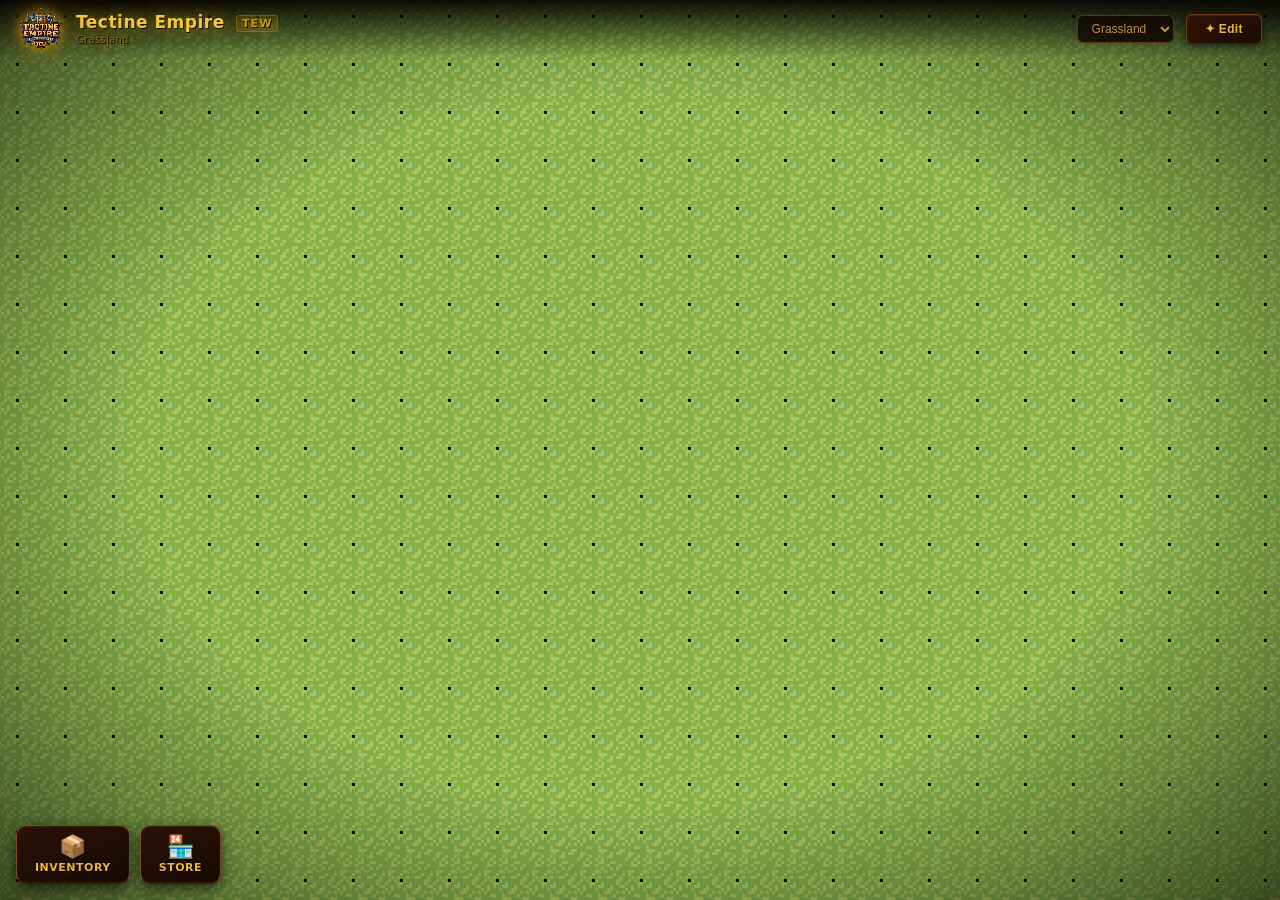
==== index.html @ ab1c28c1 "phaser  web video game RPG" ====
<!DOCTYPE html>
<html lang="en">
<head>
  <meta charset="UTF-8">
  <meta name="viewport" content="width=device-width, initial-scale=1.0">
  <title>Tectine Empire</title>
  <link rel="icon" type="image/png" href="Assets/Logo.png">
  <link rel="stylesheet" href="src/style.css">
</head>
<body>

  <canvas id="world"></canvas>
  <div id="vignette"></div>

  <!-- Top HUD -->
  <div id="hud-top">
    <img src="Assets/Logo.png" class="hud-logo" alt="TEW">
    <div class="empire-name">
      Tectine Empire <span class="empire-abbr">TEW</span>
      <small id="biome-label">Grassland</small>
    </div>
    <div class="hud-space"></div>
    <select id="biome-sel" class="biome-sel">
      <option value="normal">Grassland</option>
      <option value="snow">Snow</option>
    </select>
    <button id="btn-edit" class="hud-btn">✦ Edit</button>
    <button id="btn-done" class="hud-btn done" style="display:none">✔ Done</button>
  </div>

  <!-- Edit panel -->
  <div id="edit-panel">

    <!-- How-to tips bar -->
    <div id="edit-help">
      <span class="help-tip">🖱 <b>Click</b> to place</span>
      <span class="help-sep">·</span>
      <span class="help-tip">✋ <b>Drag</b> placed item to move</span>
      <span class="help-sep">·</span>
      <span class="help-tip">✕ <b>Drag off-map</b> to delete</span>
      <span class="help-sep">·</span>
      <span class="help-tip">🗑 <b>Double-click</b> placed item to remove</span>
      <span class="help-sep">·</span>
      <span class="help-tip">⚓ Ship units need Water tiles</span>
    </div>

    <!-- Scrollable tile grid -->
    <div id="tile-strip"></div>

    <!-- Hover info bar -->
    <div id="strip-info"></div>

    <!-- Category tabs -->
    <div id="cat-bar">
      <button class="cat active" data-cat="objects">Objects</button>
      <button class="cat"        data-cat="units">Units</button>
      <div class="cat-space"></div>
    </div>
  </div>

  <!-- Bottom action buttons (hidden in edit mode) -->
  <div id="bottom-actions">
    <button class="action-btn" id="btn-inventory">
      <span class="action-icon">📦</span>
      <span class="action-label">Inventory</span>
    </button>
    <button class="action-btn" id="btn-store">
      <span class="action-icon">🏪</span>
      <span class="action-label">Store</span>
    </button>
  </div>

  <!-- Selected tile preview -->
  <div id="sel-preview">
    <canvas id="prev-cvs" width="58" height="58"></canvas>
    <span id="prev-name">Nothing selected</span>
  </div>

  <!-- Floating map tooltip (hover over placed unit/object) -->
  <div id="map-tooltip"></div>

  <!-- Biome loading overlay -->
  <div id="loading-overlay">
    <div class="loading-inner">
      <div class="loading-spinner"></div>
      <div class="loading-text">Loading…</div>
    </div>
  </div>

  <!-- Entity info panel (right side — shown on click in any mode) -->
  <div id="entity-panel" class="entity-panel">
    <div class="ep-preview-wrap">
      <canvas id="ep-canvas" width="96" height="96"></canvas>
    </div>
    <div id="ep-name" class="ep-name">—</div>
    <div id="ep-type" class="ep-type">—</div>
    <div id="ep-level" class="ep-level"></div>
    <button id="ep-upgrade" class="ep-upgrade-btn" style="display:none">⬆ Upgrade</button>
    <div class="ep-stats-placeholder">— stats coming soon —</div>
  </div>

  <script type="module" src="src/main.js"></script>
</body>
</html>
---- src/style.css ----
/* ── Reset ─────────────────────────────────────────────────────────── */
*, *::before, *::after { margin:0; padding:0; box-sizing:border-box; }

body {
  background: #0a0500;
  overflow: hidden;
  font-family: 'Segoe UI', system-ui, sans-serif;
  user-select: none;
}

/* ── Game canvas ────────────────────────────────────────────────────── */
#world {
  position: fixed;
  inset: 0;
  display: block;
  cursor: grab;
}

/* ── Cinematic vignette ─────────────────────────────────────────────── */
#vignette {
  position: fixed;
  inset: 0;
  pointer-events: none;
  background: radial-gradient(ellipse at center,
    transparent 55%,
    rgba(0,0,0,.28) 78%,
    rgba(0,0,0,.60) 100%
  );
  z-index: 10;
}

/* ── Top HUD ────────────────────────────────────────────────────────── */
#hud-top {
  position: fixed;
  top: 0; left: 0; right: 0;
  height: 58px;
  display: flex;
  align-items: center;
  padding: 0 18px;
  gap: 12px;
  background: linear-gradient(to bottom, rgba(4,2,0,.92) 0%, transparent 100%);
  pointer-events: none;
  z-index: 20;
}
#hud-top > * { pointer-events: auto; }

.hud-logo {
  height: 46px;
  width: auto;
  image-rendering: pixelated;
  flex-shrink: 0;
  filter: drop-shadow(0 0 6px rgba(240,180,0,.7)) drop-shadow(0 0 14px rgba(200,120,0,.45));
}

.empire-name {
  font-size: 17px;
  font-weight: 800;
  color: #f0c840;
  text-shadow: 0 0 16px rgba(240,180,0,.65), 1px 1px 0 #000;
  letter-spacing: .5px;
  line-height: 1.2;
}
.empire-abbr {
  font-size: 11px;
  font-weight: 700;
  color: #c8980a;
  background: rgba(240,180,0,.12);
  border: 1px solid rgba(240,180,0,.25);
  border-radius: 3px;
  padding: 1px 5px;
  margin-left: 5px;
  letter-spacing: 1px;
  vertical-align: middle;
}
.empire-name small {
  display: block;
  font-size: 10px;
  font-weight: 400;
  color: #8a6820;
  margin-top: 1px;
  letter-spacing: .3px;
}

.hud-space { flex: 1; }

select.biome-sel {
  background: rgba(15,8,0,.85);
  color: #c09040;
  border: 1px solid #5a3610;
  padding: 5px 10px;
  border-radius: 6px;
  font-size: 12px;
  cursor: pointer;
  outline: none;
}
select.biome-sel:focus { border-color: #c08030; }

/* ── HUD buttons ────────────────────────────────────────────────────── */
.hud-btn {
  background: linear-gradient(135deg, #2e1406, #1c0a02);
  color: #e8b840;
  border: 1px solid #6a3e10;
  border-bottom-color: #3a1e06;
  padding: 7px 18px;
  border-radius: 6px;
  font-size: 12px;
  font-weight: 700;
  cursor: pointer;
  letter-spacing: .4px;
  text-shadow: 0 1px 0 #000;
  box-shadow: 0 2px 6px rgba(0,0,0,.5), inset 0 1px 0 rgba(255,200,0,.1);
  transition: all .12s;
}
.hud-btn:hover {
  border-color: #c08030;
  color: #ffe060;
  box-shadow: 0 0 12px rgba(200,120,0,.35), 0 2px 6px rgba(0,0,0,.5);
}
.hud-btn.done {
  background: linear-gradient(135deg, #0e3a08, #071e04);
  border-color: #3a8020;
  color: #70d050;
}
.hud-btn.done:hover { box-shadow: 0 0 12px rgba(60,160,0,.35); }

/* ── Edit panel ─────────────────────────────────────────────────────── */
#edit-panel {
  position: fixed;
  bottom: 0; left: 0; right: 0;
  z-index: 20;
  display: none;
  flex-direction: column;
  background: linear-gradient(to top, rgba(5,2,0,.98), rgba(10,5,0,.92));
  border-top: 1px solid #6a4010;
  box-shadow: 0 -8px 32px rgba(0,0,0,.80);
}
#edit-panel.open { display: flex; }

/* ── On-map hover tooltip ───────────────────────────────────────────── */
#map-tooltip {
  position: fixed;
  display: none;
  pointer-events: none;
  z-index: 30;
  background: rgba(6,3,0,.92);
  border: 1px solid #7a4e1a;
  border-radius: 5px;
  padding: 4px 10px;
  font-size: 12px;
  font-weight: 700;
  color: #f0c840;
  text-shadow: 0 1px 0 #000;
  white-space: nowrap;
  box-shadow: 0 3px 12px rgba(0,0,0,.65);
  letter-spacing: .3px;
}

/* ── Bottom action buttons (Inventory / Store) ──────────────────────── */
#bottom-actions {
  position: fixed;
  bottom: 16px;
  left: 16px;
  display: flex;
  gap: 10px;
  z-index: 18;
  pointer-events: auto;
}

.action-btn {
  display: flex;
  flex-direction: column;
  align-items: center;
  gap: 3px;
  background: linear-gradient(160deg, #2a1206 0%, #160902 100%);
  color: #e8b840;
  border: 1px solid #7a4e1a;
  border-bottom: 2px solid #3a1a06;
  padding: 10px 18px 8px;
  border-radius: 10px;
  font-family: inherit;
  cursor: pointer;
  text-shadow: 0 1px 0 #000;
  box-shadow: 0 4px 14px rgba(0,0,0,.65), inset 0 1px 0 rgba(255,200,0,.08);
  transition: all .13s ease;
  user-select: none;
  min-width: 80px;
}
.action-btn:hover {
  border-color: #c08030;
  border-bottom-color: #8a5010;
  color: #ffe060;
  box-shadow: 0 0 18px rgba(220,140,0,.30), 0 4px 14px rgba(0,0,0,.65);
  transform: translateY(-1px);
}
.action-btn:active {
  transform: translateY(1px);
  box-shadow: 0 2px 8px rgba(0,0,0,.65);
}
.action-icon {
  font-size: 22px;
  line-height: 1;
}
.action-label {
  font-size: 11px;
  font-weight: 700;
  letter-spacing: .5px;
  text-transform: uppercase;
}

/* ── Edit help tips bar ─────────────────────────────────────────────── */
#edit-help {
  display: flex;
  flex-wrap: wrap;
  align-items: center;
  gap: 4px 0;
  padding: 6px 14px 5px;
  background: rgba(30,12,0,.6);
  border-bottom: 1px solid rgba(120,70,0,.25);
  flex-shrink: 0;
}
.help-tip {
  font-size: 10.5px;
  color: #a07840;
  white-space: nowrap;
  padding: 0 6px;
}
.help-tip b { color: #d0a050; font-weight: 700; }
.help-sep {
  color: rgba(150,90,20,.4);
  font-size: 12px;
  padding: 0 2px;
}

/* ── Tile grid (wraps into multiple rows) ───────────────────────────── */
#tile-strip {
  display: flex;
  flex-wrap: wrap;
  align-content: flex-start;
  gap: 5px;
  padding: 10px 14px 4px;
  height: 200px;
  overflow-y: auto;
  overflow-x: hidden;
  scrollbar-width: thin;
  scrollbar-color: #5a3010 transparent;
}
#tile-strip::-webkit-scrollbar       { width: 5px; }
#tile-strip::-webkit-scrollbar-thumb { background: #5a3010; border-radius: 3px; }

/* Section headers inside the strip */
.strip-section-lbl {
  width: 100%;
  font-size: 9px;
  font-weight: 800;
  color: #8a5820;
  text-transform: uppercase;
  letter-spacing: 2px;
  padding: 6px 2px 2px;
  border-bottom: 1px solid rgba(140,80,0,.25);
  margin-bottom: 3px;
  flex-shrink: 0;
}
.strip-section-lbl:first-child {
  padding-top: 0;
  border-bottom: 1px solid rgba(140,80,0,.25);
}

/* Individual tile cards */
.strip-card {
  flex-shrink: 0;
  width: 58px;
  height: 58px;
  border: 2px solid #3a1e08;
  border-radius: 5px;
  cursor: pointer;
  overflow: hidden;
  transition: border-color .1s, transform .1s, box-shadow .1s;
  position: relative;
}
.strip-card:hover {
  border-color: #c08030;
  transform: scale(1.08);
  z-index: 1;
  box-shadow: 0 2px 10px rgba(0,0,0,.6);
}
.strip-card.sel {
  border-color: #f0c030;
  box-shadow: 0 0 12px rgba(240,180,0,.55);
}
.strip-card canvas {
  display: block;
  width: 100%;
  height: 100%;
  image-rendering: pixelated;
}

/* ── Strip info bar (shows hovered / selected tile name) ────────────── */
#strip-info {
  height: 22px;
  display: flex;
  align-items: center;
  padding: 0 14px;
  font-size: 11px;
  color: #b08040;
  font-style: italic;
  letter-spacing: .3px;
  border-top: 1px solid rgba(100,60,0,.18);
  min-height: 22px;
  flex-shrink: 0;
}

/* ── Category + done bar ────────────────────────────────────────────── */
#cat-bar {
  display: flex;
  align-items: center;
  gap: 8px;
  padding: 6px 14px 10px;
  border-top: 1px solid rgba(100,60,0,.25);
}
.cat {
  background: rgba(22,10,2,.8);
  color: #7a5028;
  border: 1px solid #3a1e08;
  padding: 5px 18px;
  border-radius: 5px;
  font-size: 11px;
  font-weight: 700;
  cursor: pointer;
  letter-spacing: .3px;
  transition: all .1s;
}
.cat:hover  { border-color: #8a5020; color: #c09040; }
.cat.active { background: rgba(70,35,4,.9); border-color: #c08030; color: #f0c040; }

.cat-space { flex: 1; }

/* ── Selected tile preview (top-right in edit mode) ─────────────────── */
#sel-preview {
  position: fixed;
  top: 62px;
  right: 16px;
  background: rgba(8,4,0,.94);
  border: 1px solid #6a4010;
  border-radius: 8px;
  padding: 10px;
  display: none;
  flex-direction: column;
  align-items: center;
  gap: 5px;
  z-index: 21;
  box-shadow: 0 4px 20px rgba(0,0,0,.65);
  min-width: 80px;
}
#sel-preview canvas {
  image-rendering: pixelated;
  border: 1px solid #2e1608;
  border-radius: 3px;
}
#prev-name {
  font-size: 10px;
  color: #9a6830;
  text-align: center;
  max-width: 90px;
  word-break: break-word;
  line-height: 1.3;
}

/* ── Upgrade burst overlay (CSS-animated div spawned per tile) ──────── */
@keyframes upgrade-burst {
  0%   { opacity: 1;   transform: scale(0.6);  border-width: 5px; }
  40%  { opacity: 0.9; transform: scale(1.15); border-width: 4px; }
  100% { opacity: 0;   transform: scale(2.8);  border-width: 1px; }
}
@keyframes upgrade-flash {
  0%   { opacity: 0.85; }
  60%  { opacity: 0.5;  }
  100% { opacity: 0;    }
}
.upgrade-burst {
  position: fixed;
  width: 48px;
  height: 48px;
  border: 5px solid #f5c020;
  border-radius: 50%;
  background: rgba(255, 220, 40, 0.35);
  pointer-events: none;
  z-index: 600;
  animation: upgrade-burst 0.55s cubic-bezier(.2,.8,.4,1) forwards;
}
.upgrade-burst::after {
  content: '';
  position: absolute;
  inset: -6px;
  border-radius: 50%;
  background: radial-gradient(circle, rgba(255,230,80,.6) 0%, transparent 70%);
  animation: upgrade-flash 0.55s ease-out forwards;
}

/* ── Biome loading overlay ──────────────────────────────────────────── */
#loading-overlay {
  position: fixed;
  inset: 0;
  background: rgba(5, 2, 0, 0.82);
  display: flex;
  align-items: center;
  justify-content: center;
  z-index: 400;
  pointer-events: all;
  opacity: 0;
  visibility: hidden;
  transition: opacity 0.18s ease, visibility 0.18s;
}
#loading-overlay.visible {
  opacity: 1;
  visibility: visible;
}
.loading-inner {
  display: flex;
  flex-direction: column;
  align-items: center;
  gap: 18px;
}
.loading-spinner {
  width: 42px;
  height: 42px;
  border: 3px solid rgba(240, 180, 0, 0.18);
  border-top-color: #f0c840;
  border-radius: 50%;
  animation: lspin 0.75s linear infinite;
}
@keyframes lspin {
  to { transform: rotate(360deg); }
}
.loading-text {
  color: #d0a030;
  font-size: 13px;
  font-weight: 700;
  letter-spacing: 1.5px;
  text-transform: uppercase;
  text-shadow: 0 1px 3px #000;
}

/* ── Entity info panel (right side) ────────────────────────────────── */
.entity-panel {
  position: fixed;
  right: 16px;
  top: 50%;
  transform: translateY(-50%);
  display: flex;
  flex-direction: column;
  align-items: center;
  gap: 10px;
  width: 170px;
  padding: 20px 14px 16px;
  background: rgba(6, 3, 0, 0.95);
  border: 1px solid #8a5a20;
  border-radius: 12px;
  box-shadow: 0 8px 32px rgba(0,0,0,.85);
  z-index: 200;
  pointer-events: none;
  opacity: 0;
  visibility: hidden;
  transition: opacity 0.15s ease, visibility 0.15s;
}
.entity-panel.visible {
  opacity: 1;
  visibility: visible;
}

.ep-preview-wrap {
  border: 2px solid #6a3e10;
  border-radius: 8px;
  overflow: hidden;
  background: #080400;
}
.ep-preview-wrap canvas {
  display: block;
  image-rendering: pixelated;
}

.ep-name {
  font-size: 13px;
  font-weight: 700;
  color: #f0c840;
  text-align: center;
  word-break: break-word;
  line-height: 1.35;
  text-shadow: 0 1px 2px #000;
  width: 100%;
}
.ep-type {
  font-size: 10px;
  color: #8a6030;
  letter-spacing: .4px;
  text-transform: uppercase;
}
.ep-level {
  font-size: 10px;
  font-weight: 800;
  color: #c89030;
  letter-spacing: 1px;
  text-transform: uppercase;
}
.ep-upgrade-btn {
  width: 100%;
  padding: 7px 0;
  background: linear-gradient(135deg, #1a4a08, #0e2e04);
  color: #70d050;
  border: 1px solid #3a8020;
  border-bottom: 2px solid #1e4a08;
  border-radius: 7px;
  font-size: 12px;
  font-weight: 700;
  cursor: pointer;
  letter-spacing: .4px;
  text-shadow: 0 1px 0 #000;
  transition: all .12s;
  pointer-events: auto;
}
.ep-upgrade-btn:hover {
  background: linear-gradient(135deg, #285e10, #163a08);
  border-color: #60c030;
  color: #a0f060;
  box-shadow: 0 0 14px rgba(80,200,20,.35);
}
.ep-upgrade-btn:active { transform: translateY(1px); }
.ep-stats-placeholder {
  font-size: 9px;
  color: #4a3010;
  font-style: italic;
  margin-top: 4px;
}
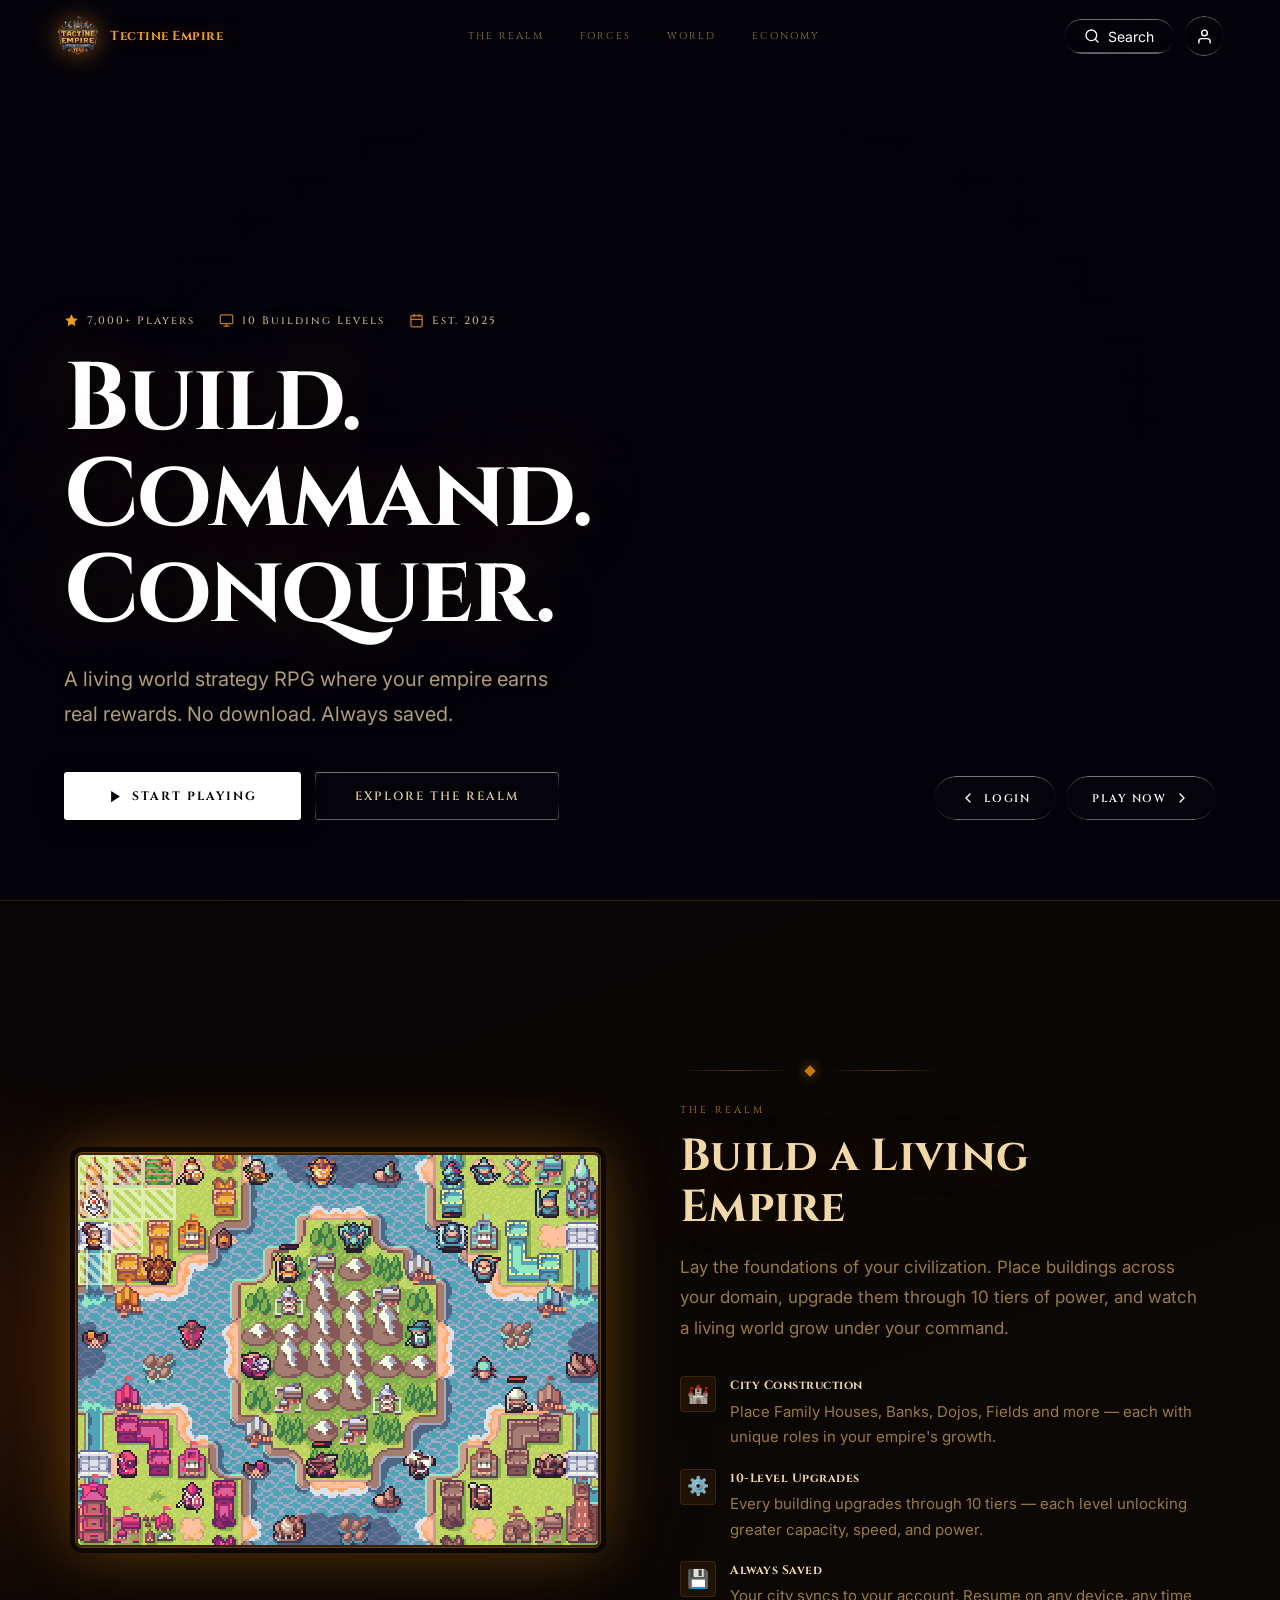
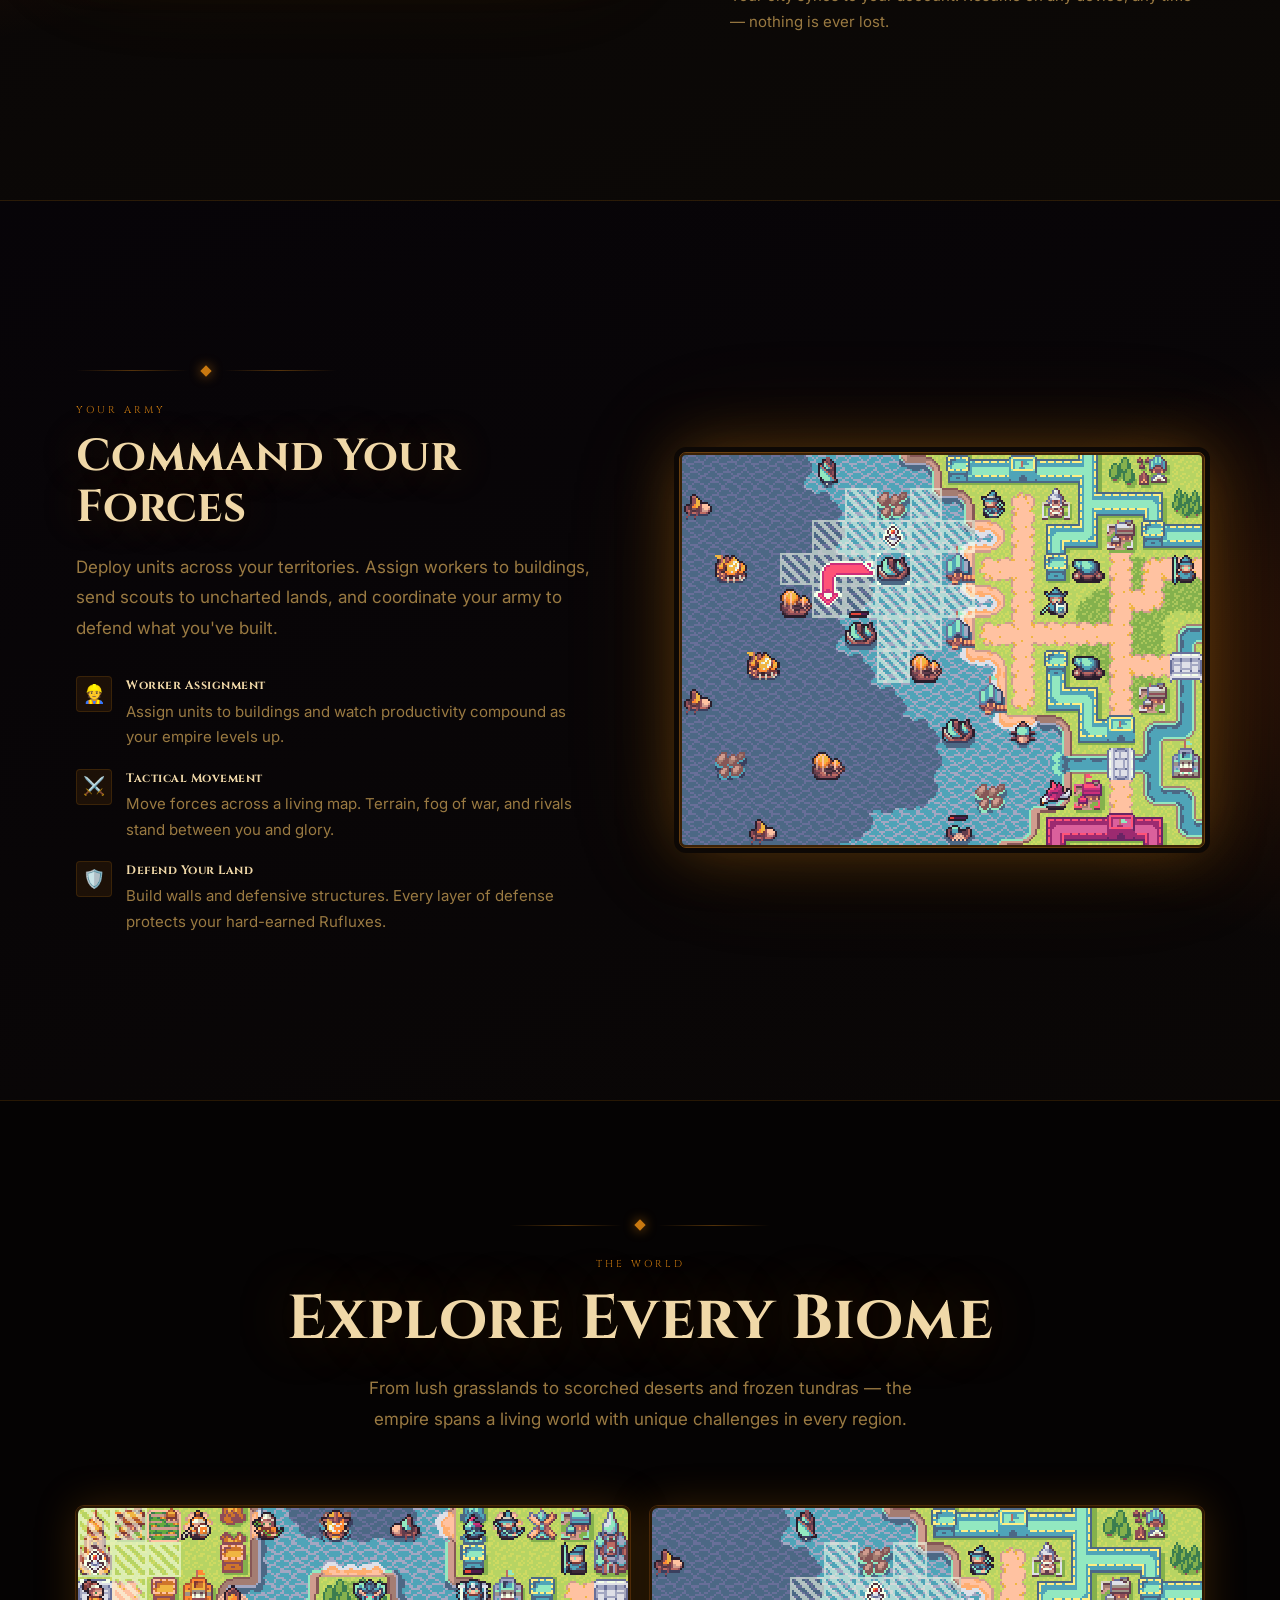
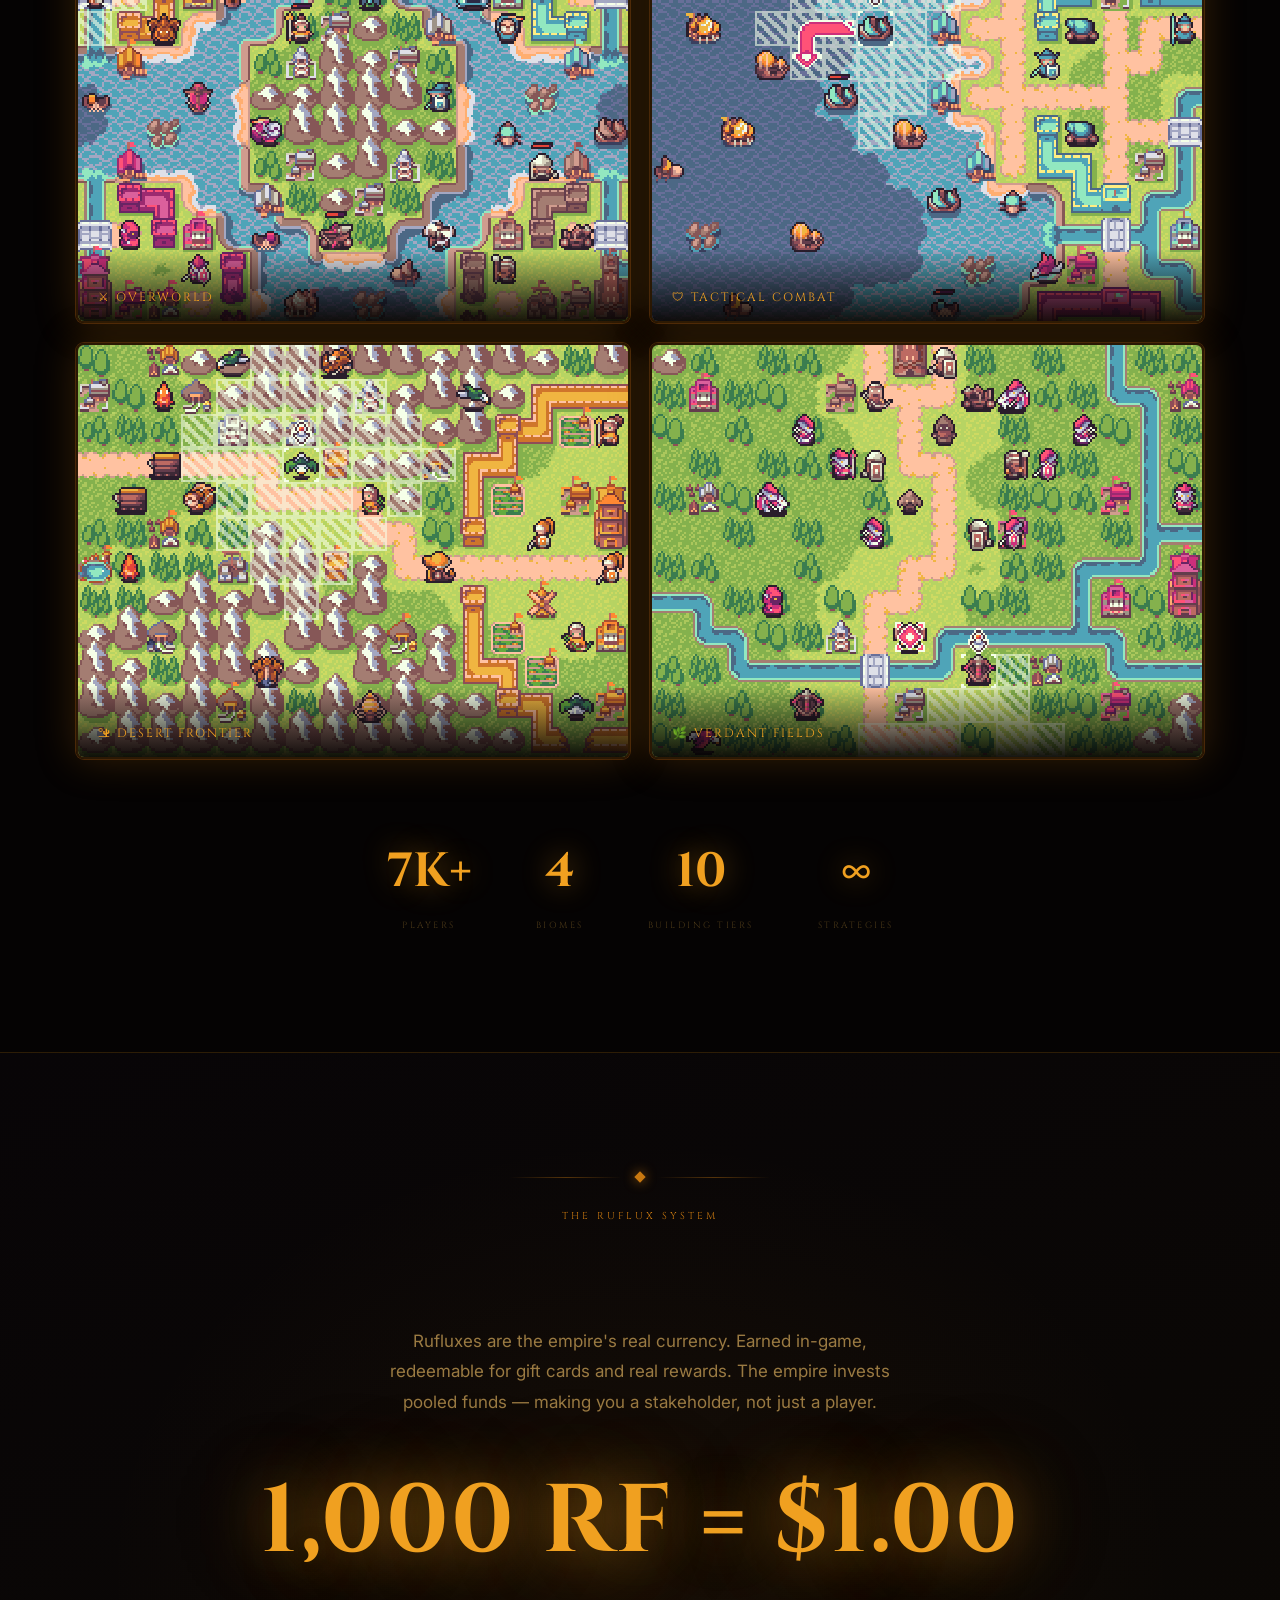
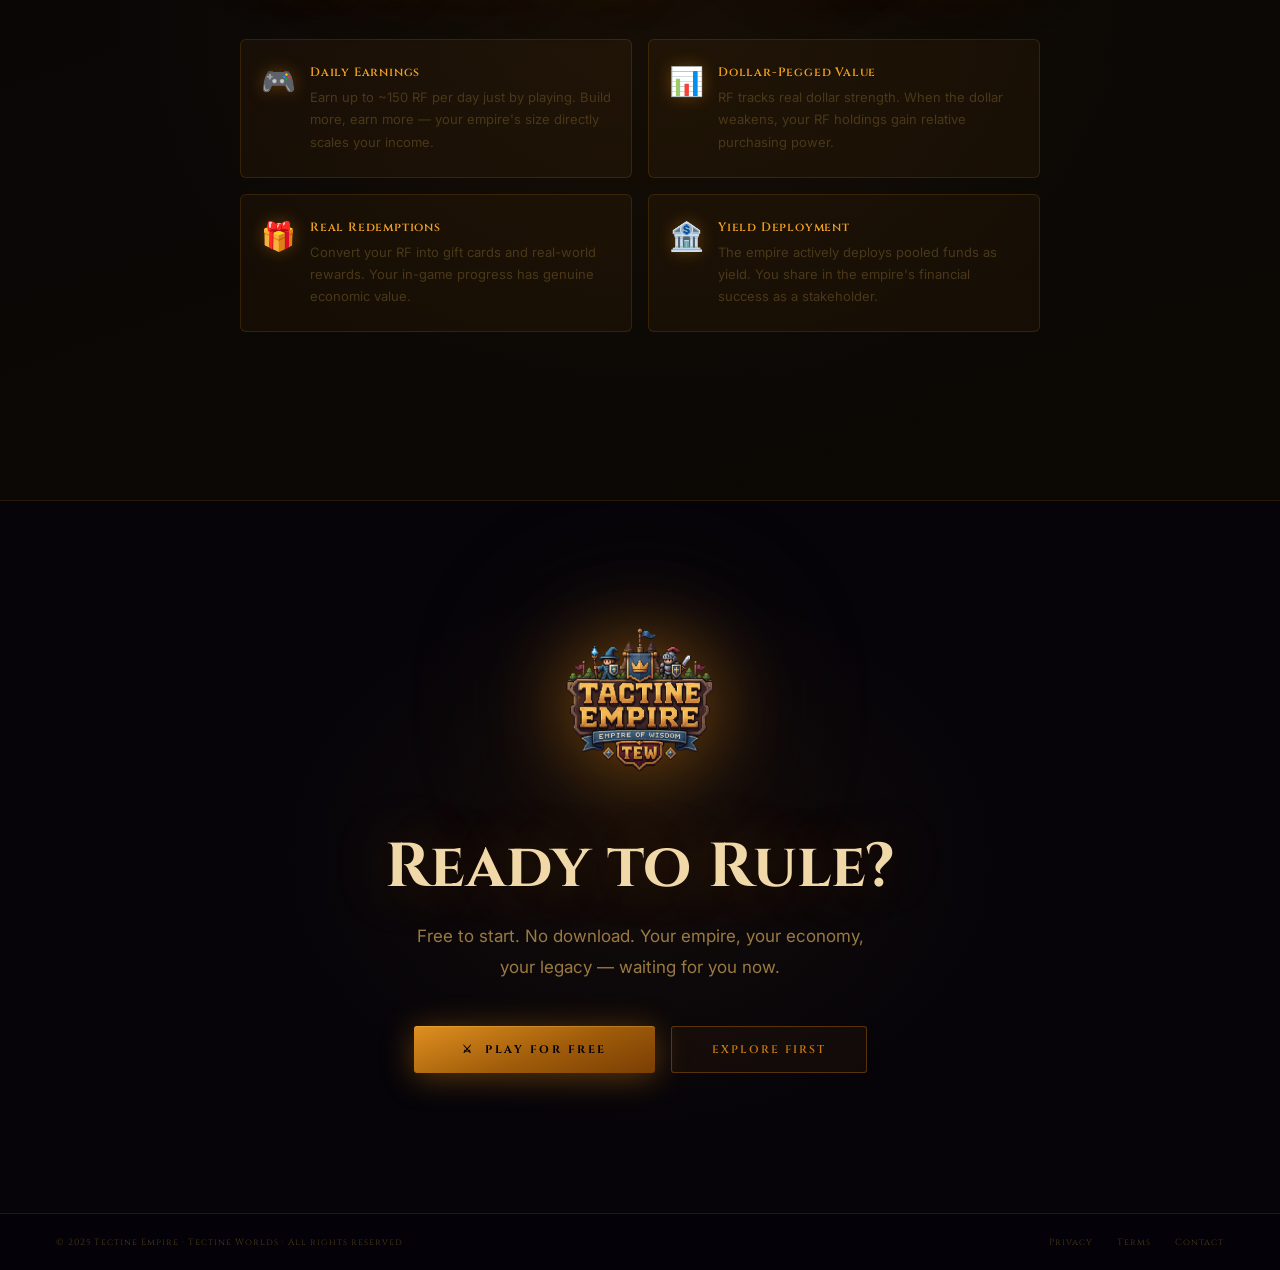
==== commit b2079665: "added logi to game like tutorial" ====
--- a/index.html
+++ b/index.html
@@ -3,102 +3,936 @@
 <head>
   <meta charset="UTF-8">
   <meta name="viewport" content="width=device-width, initial-scale=1.0">
-  <title>Tectine Empire</title>
+  <title>Tectine Empire — Build Your Legacy</title>
   <link rel="icon" type="image/png" href="Assets/Logo.png">
-  <link rel="stylesheet" href="src/style.css">
+  <link rel="preconnect" href="https://fonts.googleapis.com">
+  <link rel="preconnect" href="https://fonts.gstatic.com" crossorigin>
+  <link href="https://fonts.googleapis.com/css2?family=Cinzel:wght@400;500;600;700&family=Inter:wght@300;400;500;600&display=swap" rel="stylesheet">
+
+  <style>
+    /* ══════════════════════════════════════════════
+       TOKENS — cave / dungeon / ember palette
+    ══════════════════════════════════════════════ */
+    :root {
+      --cave:        #05030a;
+      --cave-2:      #0c0806;
+      --stone:       #1a1208;
+      --ember:       #c87810;
+      --ember-hi:    #f0a020;
+      --ember-glow:  rgba(200,120,16,.16);
+      --torch:       #d45008;
+      --parch:       #f0d8a8;
+      --parch-dim:   #9a7a42;
+      --parch-muted: #4a3818;
+      --border:      rgba(200,120,16,.18);
+      --border-h:    rgba(200,120,16,.55);
+    }
+
+    *, *::before, *::after { margin:0; padding:0; box-sizing:border-box; }
+    html { scroll-behavior:smooth; }
+
+    body {
+      background: var(--cave);
+      color: var(--parch);
+      font-family: 'Inter', sans-serif;
+      overflow-x: hidden;
+    }
+
+    /* Stone-block texture on body */
+    body::before {
+      content:'';
+      position:fixed; inset:0; z-index:-1; pointer-events:none;
+      background-image:
+        repeating-linear-gradient(0deg,   rgba(0,0,0,.06) 0, rgba(0,0,0,.06) 1px, transparent 1px, transparent 40px),
+        repeating-linear-gradient(90deg,  rgba(0,0,0,.04) 0, rgba(0,0,0,.04) 1px, transparent 1px, transparent 60px);
+    }
+
+    /* ── Animations ── */
+    @keyframes bfu {
+      from { opacity:0; filter:blur(18px); transform:translateY(36px); }
+      to   { opacity:1; filter:blur(0);    transform:translateY(0); }
+    }
+    .bfu { opacity:0; animation:bfu 1s ease-out forwards; }
+
+    @keyframes flicker {
+      0%,100% { opacity:.75; }
+      30%     { opacity:1;   }
+      55%     { opacity:.6;  }
+      80%     { opacity:.9;  }
+    }
+
+    @keyframes pulse-glow {
+      0%,100% { box-shadow:0 0 60px rgba(200,120,16,.35), 0 0 120px rgba(200,120,16,.12); }
+      50%     { box-shadow:0 0 90px rgba(200,120,16,.55), 0 0 180px rgba(200,120,16,.2);  }
+    }
+
+    /* Scroll reveal */
+    .rev { opacity:0; transform:translateY(28px); transition:opacity .75s ease,transform .75s ease; }
+    .rev.in { opacity:1; transform:translateY(0); }
+
+    /* ── Liquid glass ── */
+    .lg {
+      background:rgba(255,255,255,.01);
+      backdrop-filter:blur(4px); -webkit-backdrop-filter:blur(4px);
+      box-shadow:inset 0 1px 1px rgba(255,255,255,.1);
+      position:relative; overflow:hidden; border:none;
+    }
+    .lg::before {
+      content:''; position:absolute; inset:0; border-radius:inherit; padding:1.4px;
+      background:linear-gradient(180deg,rgba(255,255,255,.4) 0%,rgba(255,255,255,.12) 20%,
+        rgba(255,255,255,0) 40%,rgba(255,255,255,0) 60%,rgba(255,255,255,.12) 80%,rgba(255,255,255,.4) 100%);
+      -webkit-mask:linear-gradient(#fff 0 0) content-box,linear-gradient(#fff 0 0);
+      -webkit-mask-composite:xor; mask-composite:exclude; pointer-events:none;
+    }
+
+    /* ── Shared typography ── */
+    .tag {
+      font-family:'Cinzel',serif; font-size:10px; letter-spacing:3px;
+      text-transform:uppercase; color:var(--ember); opacity:.75;
+      display:block; margin-bottom:14px;
+    }
+    .heading-xl {
+      font-family:'Cinzel',serif;
+      font-size:clamp(32px,5vw,62px); font-weight:700;
+      line-height:1.1; letter-spacing:.5px;
+      color:var(--parch);
+      text-shadow:0 0 60px rgba(200,120,16,.3);
+      margin-bottom:20px;
+    }
+    .heading-lg {
+      font-family:'Cinzel',serif;
+      font-size:clamp(26px,3.5vw,46px); font-weight:700;
+      line-height:1.15; letter-spacing:.3px;
+      color:var(--parch);
+      text-shadow:0 0 40px rgba(200,120,16,.25);
+      margin-bottom:18px;
+    }
+    .body-lg {
+      font-size:17px; line-height:1.8;
+      color:var(--parch-dim); max-width:540px;
+    }
+    .body-md {
+      font-size:15px; line-height:1.75;
+      color:var(--parch-muted);
+    }
+
+    /* ── Ornament divider ── */
+    .orn { display:flex;align-items:center;gap:14px;max-width:260px; }
+    .orn.center { margin:0 auto; }
+    .orn-l { flex:1;height:1px;background:linear-gradient(90deg,transparent,var(--ember),transparent);opacity:.4; }
+    .orn-g { width:8px;height:8px;background:var(--ember);transform:rotate(45deg);
+              box-shadow:0 0 12px rgba(200,120,16,.8);flex-shrink:0; }
+
+    /* ── Buttons ── */
+    .btn-ember {
+      display:inline-flex; align-items:center; gap:8px;
+      font-family:'Cinzel',serif; font-size:11px; font-weight:700;
+      letter-spacing:2.5px; text-transform:uppercase;
+      padding:16px 48px; border-radius:3px;
+      border:none; cursor:pointer; text-decoration:none;
+      background:linear-gradient(160deg,#e09020 0%,#a05c0a 55%,#7a3e05 100%);
+      color:#04020a;
+      box-shadow:0 4px 32px rgba(200,120,16,.45),inset 0 1px 0 rgba(255,220,100,.25);
+      transition:transform .15s,box-shadow .2s;
+    }
+    .btn-ember:hover {
+      transform:translateY(-3px);
+      box-shadow:0 10px 48px rgba(200,120,16,.6),inset 0 1px 0 rgba(255,220,100,.3);
+    }
+    .btn-ember:active { transform:translateY(0); }
+
+    .btn-ghost {
+      display:inline-flex; align-items:center; gap:8px;
+      font-family:'Cinzel',serif; font-size:11px; font-weight:600;
+      letter-spacing:2px; text-transform:uppercase;
+      padding:15px 40px; border-radius:3px;
+      color:var(--ember); border:1px solid rgba(200,120,16,.38);
+      background:rgba(200,120,16,.06);
+      text-decoration:none; cursor:pointer;
+      transition:border-color .2s,background .2s,transform .15s;
+    }
+    .btn-ghost:hover {
+      border-color:rgba(200,120,16,.7); background:rgba(200,120,16,.12);
+      transform:translateY(-2px);
+    }
+
+    /* ── Pixel art frame ── */
+    .px-frame {
+      border-radius:6px;
+      border:2px solid #3a2208;
+      outline:1px solid #6a4010;
+      image-rendering:pixelated;
+      image-rendering:crisp-edges;
+      box-shadow:
+        0 0 0 6px #0d0805,
+        0 0 60px rgba(200,120,16,.4),
+        0 0 120px rgba(200,120,16,.15),
+        inset 0 0 30px rgba(0,0,0,.6);
+      animation:pulse-glow 4s ease-in-out infinite;
+      display:block; width:100%;
+    }
+
+    /* ── Torch corner decoration ── */
+    .torch-l,.torch-r {
+      position:absolute; width:300px; height:300px; pointer-events:none; z-index:0;
+      border-radius:50%;
+    }
+    .torch-l {
+      top:50%;left:-80px; transform:translateY(-50%);
+      background:radial-gradient(ellipse at 0% 50%,rgba(212,80,8,.25) 0%,transparent 65%);
+      animation:flicker 4s ease-in-out infinite;
+    }
+    .torch-r {
+      top:50%;right:-80px; transform:translateY(-50%);
+      background:radial-gradient(ellipse at 100% 50%,rgba(212,80,8,.25) 0%,transparent 65%);
+      animation:flicker 4s ease-in-out infinite 1.3s;
+    }
+
+    /* ════════════════════════════════════════════
+       NAVBAR
+    ════════════════════════════════════════════ */
+    #nav {
+      position:fixed; inset:0 0 auto 0; z-index:500;
+      display:flex; align-items:center; justify-content:space-between;
+      padding:14px 56px;
+      transition:background .35s,border-color .35s;
+    }
+    #nav.solid {
+      background:rgba(5,3,10,.92);
+      backdrop-filter:blur(16px); -webkit-backdrop-filter:blur(16px);
+      border-bottom:1px solid var(--border);
+    }
+    @media(max-width:768px){ #nav{padding:12px 18px;} }
+
+    .brand { display:flex;align-items:center;gap:10px;text-decoration:none; }
+    .brand img { height:44px; filter:drop-shadow(0 0 12px rgba(200,120,16,.6)); }
+    .brand-name {
+      font-family:'Cinzel',serif; font-size:13px; font-weight:700;
+      color:var(--ember-hi); letter-spacing:.5px;
+      text-shadow:0 0 20px rgba(200,120,16,.5);
+    }
+
+    .nav-links { display:flex;gap:36px; }
+    @media(max-width:1024px){ .nav-links{display:none;} }
+    .nav-links a {
+      font-family:'Cinzel',serif; font-size:10px; letter-spacing:2px;
+      text-transform:uppercase; color:var(--parch-dim);
+      text-decoration:none; transition:color .2s;
+    }
+    .nav-links a:hover { color:var(--ember-hi); }
+
+    .nav-right { display:flex;align-items:center;gap:10px; }
+
+    .nav-search {
+      display:flex;align-items:center;gap:8px;
+      padding:9px 20px; border-radius:9999px;
+      cursor:pointer; color:#fff; font-size:14px;
+      border:none; background:none; font-family:'Inter',sans-serif;
+    }
+    @media(max-width:640px){ .nav-search{display:none;} }
+
+    .nav-user {
+      width:40px;height:40px;border-radius:50%;
+      display:flex;align-items:center;justify-content:center;
+      cursor:pointer;border:none;background:none;color:#fff;
+    }
+    @media(max-width:640px){ .nav-user{display:none;} }
+
+    .nav-ham {
+      width:40px;height:40px;border-radius:50%;
+      display:none;align-items:center;justify-content:center;
+      cursor:pointer;border:none;background:none;color:#fff;
+    }
+    @media(max-width:1024px){ .nav-ham{display:flex;} }
+
+    /* Mobile menu */
+    #mob {
+      position:fixed;top:72px;left:0;right:0;z-index:400;
+      background:rgba(8,5,15,.97); backdrop-filter:blur(16px);
+      border-bottom:1px solid var(--border);
+      padding:12px 20px 16px; flex-direction:column; gap:4px;
+      display:none;
+    }
+    #mob.open{display:flex;}
+    .mob-a {
+      padding:12px 14px;border-radius:6px;font-size:15px;
+      color:rgba(255,255,255,.7);text-decoration:none;transition:background .2s;
+      font-family:'Cinzel',serif; font-size:12px; letter-spacing:1.5px; text-transform:uppercase;
+    }
+    .mob-a:hover{background:rgba(200,120,16,.08);color:var(--ember-hi);}
+
+    /* ════════════════════════════════════════════
+       HERO — cinematic, crisp video, gradient overlay
+    ════════════════════════════════════════════ */
+    .hero {
+      position:relative; height:100vh; min-height:640px;
+      overflow:hidden; display:flex; flex-direction:column;
+    }
+
+    .hero video {
+      position:absolute; inset:0;
+      width:100%; height:100%; object-fit:cover; z-index:0;
+    }
+
+    /* Gradient only — crisp video, only darken edges/bottom for text contrast */
+    .hero-overlay {
+      position:absolute; inset:0; z-index:1; pointer-events:none;
+      background:
+        /* top band — navbar only */
+        linear-gradient(to bottom, rgba(5,3,10,.55) 0%, transparent 14%),
+        /* bottom — fade last 35% to dark, let video breathe above */
+        linear-gradient(to top, rgba(5,3,10,.96) 0%, rgba(5,3,10,.78) 16%,
+                                 rgba(5,3,10,.3)  34%, transparent 52%),
+        /* subtle edge vignette */
+        radial-gradient(ellipse 95% 95% at 50% 50%, transparent 40%, rgba(5,3,10,.38) 100%);
+    }
+
+    .hero-body {
+      position:relative; z-index:10;
+      flex:1; display:flex; flex-direction:column; justify-content:flex-end;
+      padding:0 64px 80px;
+    }
+    @media(max-width:768px){ .hero-body{padding:0 24px 52px;} }
+
+    .hero-inner {
+      display:flex; align-items:flex-end;
+      justify-content:space-between; gap:48px;
+    }
+    @media(max-width:768px){ .hero-inner{flex-direction:column;align-items:flex-start;gap:28px;} }
+
+    .hero-left { flex:1; }
+
+    .meta-row {
+      display:flex; align-items:center; flex-wrap:wrap; gap:24px;
+      margin-bottom:24px;
+    }
+    .meta-item {
+      display:flex; align-items:center; gap:8px;
+      font-family:'Cinzel',serif; font-size:11px;
+      font-weight:500; letter-spacing:2px;
+      color:rgba(240,216,168,.85);
+      text-shadow:0 1px 8px rgba(0,0,0,.8);
+    }
+    .meta-item svg { width:15px;height:15px;flex-shrink:0; }
+
+    /* The main hero headline — large enough to command attention */
+    .hero-h1 {
+      font-family:'Cinzel',serif;
+      font-size:clamp(46px,8vw,96px); font-weight:700;
+      letter-spacing:-.02em; line-height:1.0;
+      margin-bottom:22px;
+      color:#fff;
+      text-shadow:0 4px 40px rgba(0,0,0,.95), 0 0 80px rgba(200,120,16,.3);
+    }
+
+    .hero-desc {
+      font-size:clamp(16px,1.9vw,20px);
+      color:rgba(240,216,168,.72);
+      margin-bottom:40px; max-width:500px; line-height:1.75;
+      text-shadow:0 2px 12px rgba(0,0,0,.7);
+    }
+
+    .hero-btns { display:flex;align-items:center;gap:14px;flex-wrap:wrap; }
+
+    .btn-white {
+      display:inline-flex; align-items:center; gap:9px;
+      padding:16px 44px; border-radius:3px;
+      background:#fff; color:#04020a;
+      font-weight:700; font-size:12px; font-family:'Cinzel',serif;
+      letter-spacing:2px; text-transform:uppercase;
+      text-decoration:none; border:none; cursor:pointer;
+      box-shadow:0 4px 24px rgba(0,0,0,.5);
+      transition:background .2s,transform .15s,box-shadow .2s;
+    }
+    .btn-white:hover {
+      background:#f0d8a8; transform:translateY(-2px);
+      box-shadow:0 8px 32px rgba(0,0,0,.6);
+    }
+    .btn-white svg { fill:#04020a;width:15px;height:15px; }
+
+    .btn-glpill {
+      display:inline-flex; align-items:center; gap:8px;
+      padding:16px 40px; border-radius:3px;
+      color:rgba(240,216,168,.9); font-size:12px; font-family:'Cinzel',serif;
+      font-weight:600; letter-spacing:2px; text-transform:uppercase;
+      text-decoration:none; cursor:pointer;
+    }
+
+    .hero-right { display:flex;gap:10px;flex-shrink:0; }
+    @media(max-width:768px){ .hero-right{align-self:flex-start;} }
+
+    .btn-arrow {
+      display:inline-flex; align-items:center; gap:8px;
+      padding:14px 26px; border-radius:9999px;
+      color:#fff; font-size:11px; font-weight:600;
+      font-family:'Cinzel',serif; letter-spacing:1.5px; text-transform:uppercase;
+      text-decoration:none; cursor:pointer; transition:opacity .2s;
+    }
+    .btn-arrow:hover { opacity:.7; }
+
+    /* ════════════════════════════════════════════
+       SECTION BASE
+    ════════════════════════════════════════════ */
+    .section {
+      position:relative; overflow:hidden;
+      padding:120px 0;
+    }
+    @media(max-width:768px){ .section{padding:80px 0;} }
+
+    .container {
+      max-width:1240px; margin:0 auto;
+      padding:0 56px;
+    }
+    @media(max-width:768px){ .container{padding:0 22px;} }
+
+    /* ════════════════════════════════════════════
+       SECTION 1 — THE EMPIRE (GIF 1 + text)
+    ════════════════════════════════════════════ */
+    .s1 {
+      background:linear-gradient(160deg,#080506 0%,#0c0906 100%);
+      border-top:1px solid var(--border);
+      min-height:100vh; display:flex; align-items:center;
+    }
+    /* torch glows */
+    .s1::before {
+      content:''; position:absolute; top:50%;left:-100px;
+      width:500px;height:700px;
+      background:radial-gradient(ellipse at 0% 50%,rgba(212,80,8,.18) 0%,transparent 60%);
+      transform:translateY(-50%); pointer-events:none;
+      animation:flicker 5s ease-in-out infinite;
+    }
+    .s1-inner {
+      display:grid; grid-template-columns:1fr 1fr; gap:80px;
+      align-items:center; position:relative; z-index:1;
+    }
+    @media(max-width:900px){ .s1-inner{grid-template-columns:1fr;gap:48px;} }
+
+    .feat-list { list-style:none; margin-top:32px; display:flex; flex-direction:column; gap:18px; }
+    .feat-list li {
+      display:flex; align-items:flex-start; gap:14px;
+      font-size:15px; color:var(--parch-dim); line-height:1.7;
+    }
+    .feat-list li .fi {
+      width:36px; height:36px; border-radius:4px; flex-shrink:0;
+      background:rgba(200,120,16,.1); border:1px solid var(--border);
+      display:flex; align-items:center; justify-content:center;
+      font-size:18px; margin-top:1px;
+    }
+    .feat-list li strong {
+      display:block; font-family:'Cinzel',serif;
+      font-size:12px; letter-spacing:.5px; color:var(--parch); margin-bottom:3px;
+    }
+
+    /* ════════════════════════════════════════════
+       SECTION 2 — COMMAND YOUR FORCES (text + GIF 2)
+    ════════════════════════════════════════════ */
+    .s2 {
+      background:linear-gradient(160deg,#070408 0%,#0a0706 100%);
+      border-top:1px solid var(--border);
+      min-height:100vh; display:flex; align-items:center;
+    }
+    .s2::after {
+      content:''; position:absolute; top:50%;right:-100px;
+      width:500px;height:700px;
+      background:radial-gradient(ellipse at 100% 50%,rgba(200,80,8,.18) 0%,transparent 60%);
+      transform:translateY(-50%); pointer-events:none;
+      animation:flicker 5s ease-in-out infinite 2s;
+    }
+    .s2-inner {
+      display:grid; grid-template-columns:1fr 1fr; gap:80px;
+      align-items:center; position:relative; z-index:1;
+    }
+    @media(max-width:900px){ .s2-inner{grid-template-columns:1fr;gap:48px;} }
+    @media(max-width:900px){ .s2-inner .s2-gif{order:-1;} }
+
+    /* ════════════════════════════════════════════
+       SECTION 3 — WORLD PREVIEW (4-GIF grid)
+    ════════════════════════════════════════════ */
+    .s3 {
+      background:#050303;
+      border-top:1px solid var(--border);
+      padding:120px 0;
+    }
+    .s3-head { text-align:center; margin-bottom:72px; }
+    .gif-grid {
+      display:grid; grid-template-columns:1fr 1fr; gap:20px;
+      position:relative; z-index:1;
+    }
+    @media(max-width:768px){ .gif-grid{grid-template-columns:1fr;} }
+    .gif-cell {
+      position:relative; overflow:hidden; border-radius:8px;
+      border:2px solid #2a1804;
+      box-shadow:0 0 0 1px #4a2808, 0 0 40px rgba(200,120,16,.25);
+      transition:box-shadow .3s,transform .3s;
+    }
+    .gif-cell:hover {
+      box-shadow:0 0 0 1px #8a5020, 0 0 80px rgba(200,120,16,.5);
+      transform:scale(1.015);
+    }
+    .gif-cell img {
+      display:block; width:100%;
+      image-rendering:pixelated; image-rendering:crisp-edges;
+    }
+    .gif-label {
+      position:absolute; bottom:0;left:0;right:0;
+      padding:40px 20px 16px;
+      background:linear-gradient(to top,rgba(5,3,3,.92) 0%,transparent 100%);
+      font-family:'Cinzel',serif; font-size:12px; letter-spacing:2px;
+      text-transform:uppercase; color:var(--ember-hi);
+    }
+
+    /* ════════════════════════════════════════════
+       SECTION 4 — ECONOMY
+    ════════════════════════════════════════════ */
+    .s4 {
+      background:linear-gradient(160deg,#080507 0%,#0c0904 100%);
+      border-top:1px solid var(--border);
+      min-height:80vh; display:flex; align-items:center;
+    }
+    .s4::before {
+      content:''; position:absolute; inset:0; pointer-events:none;
+      background:radial-gradient(ellipse 60% 60% at 50% 50%,rgba(200,120,16,.07) 0%,transparent 70%);
+    }
+    .s4-inner { text-align:center; max-width:800px; margin:0 auto; position:relative; z-index:1; }
+
+    .rf-eq {
+      font-family:'Cinzel',serif;
+      font-size:clamp(38px,8vw,96px); font-weight:700;
+      color:var(--ember-hi);
+      text-shadow:0 0 60px rgba(240,160,32,.6),0 0 120px rgba(200,120,16,.25);
+      display:block; margin:40px 0 52px; letter-spacing:2px;
+    }
+
+    .econ-grid {
+      display:grid; grid-template-columns:repeat(2,1fr); gap:16px;
+      margin-bottom:48px;
+    }
+    @media(max-width:640px){ .econ-grid{grid-template-columns:1fr;} }
+    .econ-card {
+      background:rgba(200,120,16,.06); border:1px solid var(--border);
+      border-radius:6px; padding:24px 20px;
+      display:flex; align-items:flex-start; gap:14px;
+      text-align:left; transition:border-color .2s,background .2s;
+    }
+    .econ-card:hover { border-color:var(--border-h); background:rgba(200,120,16,.1); }
+    .econ-icon {
+      font-size:28px; flex-shrink:0;
+      filter:drop-shadow(0 0 8px rgba(200,120,16,.4));
+    }
+    .econ-title {
+      font-family:'Cinzel',serif; font-size:12px; font-weight:600;
+      color:var(--ember-hi); letter-spacing:.8px; margin-bottom:6px;
+    }
+    .econ-desc { font-size:13px; color:var(--parch-muted); line-height:1.7; }
+
+    /* ════════════════════════════════════════════
+       STATS ROW (inside economy or intro)
+    ════════════════════════════════════════════ */
+    .stats-row {
+      display:flex; justify-content:center;
+      gap:64px; flex-wrap:wrap;
+    }
+    .stat { text-align:center; }
+    .stat-n {
+      font-family:'Cinzel',serif; font-size:clamp(28px,4vw,48px); font-weight:700;
+      color:var(--ember-hi);
+      text-shadow:0 0 30px rgba(240,160,32,.45);
+      display:block; margin-bottom:8px;
+    }
+    .stat-l {
+      font-family:'Cinzel',serif; font-size:9px; letter-spacing:2.5px;
+      text-transform:uppercase; color:var(--parch-muted);
+    }
+
+    /* ════════════════════════════════════════════
+       CTA
+    ════════════════════════════════════════════ */
+    .s-cta {
+      background:#060409;
+      border-top:1px solid var(--border);
+      padding:120px 0 140px;
+      text-align:center; position:relative; overflow:hidden;
+    }
+    .s-cta::before {
+      content:''; position:absolute; top:50%;left:50%;
+      transform:translate(-50%,-50%);
+      width:800px;height:600px;
+      background:radial-gradient(ellipse,rgba(200,120,16,.07) 0%,transparent 65%);
+      pointer-events:none;
+    }
+    .cta-logo {
+      height:160px;width:auto;margin:0 auto 52px;display:block;
+      filter:drop-shadow(0 0 40px rgba(200,120,16,.6)) drop-shadow(0 0 80px rgba(200,120,16,.2));
+    }
+    .cta-btns { display:flex;gap:16px;justify-content:center;flex-wrap:wrap;margin-top:44px; }
+
+    /* ════════════════════════════════════════════
+       FOOTER
+    ════════════════════════════════════════════ */
+    footer {
+      display:flex; align-items:center; justify-content:space-between;
+      padding:22px 56px; border-top:1px solid var(--border);
+      flex-wrap:wrap; gap:12px;
+      background:#040208;
+    }
+    @media(max-width:768px){ footer{padding:18px 20px;} }
+    footer span, footer a {
+      font-family:'Cinzel',serif; font-size:9px;
+      letter-spacing:1px; color:var(--parch-muted);
+      text-decoration:none; transition:color .2s;
+    }
+    footer a:hover { color:var(--ember-hi); }
+    .foot-links { display:flex;gap:24px; }
+  </style>
 </head>
 <body>
 
-  <canvas id="world"></canvas>
-  <div id="vignette"></div>
-
-  <!-- Top HUD -->
-  <div id="hud-top">
-    <img src="Assets/Logo.png" class="hud-logo" alt="TEW">
-    <div class="empire-name">
-      Tectine Empire <span class="empire-abbr">TEW</span>
-      <small id="biome-label">Grassland</small>
-    </div>
-    <div class="hud-space"></div>
-    <select id="biome-sel" class="biome-sel">
-      <option value="normal">Grassland</option>
-      <option value="snow">Snow</option>
-    </select>
-    <button id="btn-edit" class="hud-btn">✦ Edit</button>
-    <button id="btn-done" class="hud-btn done" style="display:none">✔ Done</button>
+<!-- ══════ NAVBAR ══════ -->
+<nav id="nav">
+  <a href="/" class="brand bfu" style="animation-delay:0ms">
+    <img src="Assets/Logo.png" alt="Tectine Empire">
+    <span class="brand-name">Tectine Empire</span>
+  </a>
+
+  <div class="nav-links">
+    <a href="#realm"    class="bfu" style="animation-delay:100ms">The Realm</a>
+    <a href="#forces"   class="bfu" style="animation-delay:150ms">Forces</a>
+    <a href="#world"    class="bfu" style="animation-delay:200ms">World</a>
+    <a href="#economy"  class="bfu" style="animation-delay:250ms">Economy</a>
   </div>
 
-  <!-- Edit panel -->
-  <div id="edit-panel">
-
-    <!-- How-to tips bar -->
-    <div id="edit-help">
-      <span class="help-tip">🖱 <b>Click</b> to place</span>
-      <span class="help-sep">·</span>
-      <span class="help-tip">✋ <b>Drag</b> placed item to move</span>
-      <span class="help-sep">·</span>
-      <span class="help-tip">✕ <b>Drag off-map</b> to delete</span>
-      <span class="help-sep">·</span>
-      <span class="help-tip">🗑 <b>Double-click</b> placed item to remove</span>
-      <span class="help-sep">·</span>
-      <span class="help-tip">⚓ Ship units need Water tiles</span>
-    </div>
-
-    <!-- Scrollable tile grid -->
-    <div id="tile-strip"></div>
-
-    <!-- Hover info bar -->
-    <div id="strip-info"></div>
-
-    <!-- Category tabs -->
-    <div id="cat-bar">
-      <button class="cat active" data-cat="objects">Objects</button>
-      <button class="cat"        data-cat="units">Units</button>
-      <div class="cat-space"></div>
+  <div class="nav-right">
+    <button class="nav-search lg bfu" style="animation-delay:320ms">
+      <svg viewBox="0 0 24 24" width="16" height="16" stroke="#fff" fill="none" stroke-width="2" stroke-linecap="round" stroke-linejoin="round"><circle cx="11" cy="11" r="8"/><path d="m21 21-4.35-4.35"/></svg>
+      Search
+    </button>
+    <button class="nav-user lg bfu" style="animation-delay:380ms">
+      <svg viewBox="0 0 24 24" width="17" height="17" stroke="#fff" fill="none" stroke-width="2" stroke-linecap="round" stroke-linejoin="round"><path d="M20 21v-2a4 4 0 0 0-4-4H8a4 4 0 0 0-4 4v2"/><circle cx="12" cy="7" r="4"/></svg>
+    </button>
+    <button class="nav-ham lg bfu" style="animation-delay:320ms" id="ham" onclick="toggleMob()">
+      <svg id="hi" viewBox="0 0 24 24" width="20" height="20" stroke="#fff" fill="none" stroke-width="2" stroke-linecap="round" stroke-linejoin="round"><line x1="3" y1="6" x2="21" y2="6"/><line x1="3" y1="12" x2="21" y2="12"/><line x1="3" y1="18" x2="21" y2="18"/></svg>
+      <svg id="xi" viewBox="0 0 24 24" width="20" height="20" stroke="#fff" fill="none" stroke-width="2" stroke-linecap="round" stroke-linejoin="round" style="display:none"><line x1="18" y1="6" x2="6" y2="18"/><line x1="6" y1="6" x2="18" y2="18"/></svg>
+    </button>
+  </div>
+</nav>
+
+<div id="mob">
+  <a href="#realm"   class="mob-a" onclick="closeMob()">The Realm</a>
+  <a href="#forces"  class="mob-a" onclick="closeMob()">Forces</a>
+  <a href="#world"   class="mob-a" onclick="closeMob()">World</a>
+  <a href="#economy" class="mob-a" onclick="closeMob()">Economy</a>
+  <a href="/auth"    class="mob-a" onclick="closeMob()">Join the Empire</a>
+</div>
+
+<!-- ══════ HERO — crisp video, gradient overlay ══════ -->
+<section class="hero">
+  <video autoplay muted loop playsinline>
+    <source src="Assets/Hero.mp4" type="video/mp4">
+  </video>
+  <div class="hero-overlay"></div>
+
+  <div class="hero-body">
+    <div class="hero-inner">
+      <div class="hero-left">
+
+        <div class="meta-row bfu" style="animation-delay:300ms">
+          <div class="meta-item">
+            <svg viewBox="0 0 24 24" fill="var(--ember-hi)"><path d="M12 2l3.09 6.26L22 9.27l-5 4.87 1.18 6.88L12 17.77l-6.18 3.25L7 14.14 2 9.27l6.91-1.01L12 2z"/></svg>
+            7,000+ Players
+          </div>
+          <div class="meta-item">
+            <svg viewBox="0 0 24 24" fill="none" stroke="var(--ember)" stroke-width="2" stroke-linecap="round" stroke-linejoin="round"><rect x="2" y="3" width="20" height="14" rx="2"/><line x1="8" y1="21" x2="16" y2="21"/><line x1="12" y1="17" x2="12" y2="21"/></svg>
+            10 Building Levels
+          </div>
+          <div class="meta-item">
+            <svg viewBox="0 0 24 24" fill="none" stroke="var(--ember)" stroke-width="2" stroke-linecap="round" stroke-linejoin="round"><rect x="3" y="4" width="18" height="18" rx="2"/><line x1="16" y1="2" x2="16" y2="6"/><line x1="8" y1="2" x2="8" y2="6"/><line x1="3" y1="10" x2="21" y2="10"/></svg>
+            Est. 2025
+          </div>
+        </div>
+
+        <h1 class="hero-h1 bfu" style="animation-delay:400ms">
+          Build. Command.<br>Conquer.
+        </h1>
+
+        <p class="hero-desc bfu" style="animation-delay:500ms">
+          A living world strategy RPG where your empire earns
+          real rewards. No download. Always saved.
+        </p>
+
+        <div class="hero-btns">
+          <a href="/auth" class="btn-white bfu" style="animation-delay:620ms" id="hero-play">
+            <svg viewBox="0 0 24 24" width="15" height="15"><path d="m5 3 14 9-14 9V3z" fill="#04020a"/></svg>
+            Start Playing
+          </a>
+          <a href="#realm" class="btn-glpill lg bfu" style="animation-delay:740ms">
+            Explore the Realm
+          </a>
+        </div>
+      </div>
+
+      <div class="hero-right">
+        <a href="/auth" class="btn-arrow lg bfu" style="animation-delay:860ms" id="nav-login">
+          <svg viewBox="0 0 24 24" width="16" height="16" stroke="#fff" fill="none" stroke-width="2" stroke-linecap="round" stroke-linejoin="round"><polyline points="15 18 9 12 15 6"/></svg>
+          Login
+        </a>
+        <a href="/auth" class="btn-arrow lg bfu" style="animation-delay:960ms" id="nav-play">
+          Play Now
+          <svg viewBox="0 0 24 24" width="16" height="16" stroke="#fff" fill="none" stroke-width="2" stroke-linecap="round" stroke-linejoin="round"><polyline points="9 18 15 12 9 6"/></svg>
+        </a>
+      </div>
     </div>
   </div>
-
-  <!-- Bottom action buttons (hidden in edit mode) -->
-  <div id="bottom-actions">
-    <button class="action-btn" id="btn-inventory">
-      <span class="action-icon">📦</span>
-      <span class="action-label">Inventory</span>
-    </button>
-    <button class="action-btn" id="btn-store">
-      <span class="action-icon">🏪</span>
-      <span class="action-label">Store</span>
-    </button>
-  </div>
-
-  <!-- Selected tile preview -->
-  <div id="sel-preview">
-    <canvas id="prev-cvs" width="58" height="58"></canvas>
-    <span id="prev-name">Nothing selected</span>
-  </div>
-
-  <!-- Floating map tooltip (hover over placed unit/object) -->
-  <div id="map-tooltip"></div>
-
-  <!-- Biome loading overlay -->
-  <div id="loading-overlay">
-    <div class="loading-inner">
-      <div class="loading-spinner"></div>
-      <div class="loading-text">Loading…</div>
+</section>
+
+<!-- ══════ S1 — THE REALM ══════ -->
+<section class="s1 section" id="realm">
+  <div class="container">
+    <div class="s1-inner">
+
+      <!-- GIF -->
+      <div class="rev">
+        <img src="Assets/Examples/1.gif" class="px-frame" alt="Tectine Empire World">
+      </div>
+
+      <!-- Text -->
+      <div>
+        <div class="orn rev" style="margin-bottom:28px">
+          <div class="orn-l"></div><div class="orn-g"></div><div class="orn-l"></div>
+        </div>
+        <span class="tag rev" style="transition-delay:.05s">The Realm</span>
+        <h2 class="heading-lg rev" style="transition-delay:.1s">Build a Living Empire</h2>
+        <p class="body-lg rev" style="transition-delay:.16s">
+          Lay the foundations of your civilization. Place buildings across your domain,
+          upgrade them through 10 tiers of power, and watch a living world grow under
+          your command.
+        </p>
+
+        <ul class="feat-list">
+          <li class="rev" style="transition-delay:.22s">
+            <span class="fi">🏰</span>
+            <div><strong>City Construction</strong>Place Family Houses, Banks, Dojos, Fields and more — each with unique roles in your empire's growth.</div>
+          </li>
+          <li class="rev" style="transition-delay:.3s">
+            <span class="fi">⚙️</span>
+            <div><strong>10-Level Upgrades</strong>Every building upgrades through 10 tiers — each level unlocking greater capacity, speed, and power.</div>
+          </li>
+          <li class="rev" style="transition-delay:.38s">
+            <span class="fi">💾</span>
+            <div><strong>Always Saved</strong>Your city syncs to your account. Resume on any device, any time — nothing is ever lost.</div>
+          </li>
+        </ul>
+      </div>
     </div>
   </div>
-
-  <!-- Entity info panel (right side — shown on click in any mode) -->
-  <div id="entity-panel" class="entity-panel">
-    <div class="ep-preview-wrap">
-      <canvas id="ep-canvas" width="96" height="96"></canvas>
+</section>
+
+<!-- ══════ S2 — COMMAND YOUR FORCES ══════ -->
+<section class="s2 section" id="forces">
+  <div class="container">
+    <div class="s2-inner">
+
+      <!-- Text -->
+      <div>
+        <div class="orn rev" style="margin-bottom:28px">
+          <div class="orn-l"></div><div class="orn-g"></div><div class="orn-l"></div>
+        </div>
+        <span class="tag rev" style="transition-delay:.05s">Your Army</span>
+        <h2 class="heading-lg rev" style="transition-delay:.1s">Command Your Forces</h2>
+        <p class="body-lg rev" style="transition-delay:.16s">
+          Deploy units across your territories. Assign workers to buildings, send scouts
+          to uncharted lands, and coordinate your army to defend what you've built.
+        </p>
+
+        <ul class="feat-list">
+          <li class="rev" style="transition-delay:.22s">
+            <span class="fi">👷</span>
+            <div><strong>Worker Assignment</strong>Assign units to buildings and watch productivity compound as your empire levels up.</div>
+          </li>
+          <li class="rev" style="transition-delay:.3s">
+            <span class="fi">⚔️</span>
+            <div><strong>Tactical Movement</strong>Move forces across a living map. Terrain, fog of war, and rivals stand between you and glory.</div>
+          </li>
+          <li class="rev" style="transition-delay:.38s">
+            <span class="fi">🛡️</span>
+            <div><strong>Defend Your Land</strong>Build walls and defensive structures. Every layer of defense protects your hard-earned Rufluxes.</div>
+          </li>
+        </ul>
+      </div>
+
+      <!-- GIF -->
+      <div class="s2-gif rev" style="transition-delay:.1s">
+        <img src="Assets/Examples/2.gif" class="px-frame" alt="Battle and Movement">
+      </div>
     </div>
-    <div id="ep-name" class="ep-name">—</div>
-    <div id="ep-type" class="ep-type">—</div>
-    <div id="ep-level" class="ep-level"></div>
-    <button id="ep-upgrade" class="ep-upgrade-btn" style="display:none">⬆ Upgrade</button>
-    <div class="ep-stats-placeholder">— stats coming soon —</div>
   </div>
-
-  <script type="module" src="src/main.js"></script>
+</section>
+
+<!-- ══════ S3 — WORLD PREVIEW (4 GIFs) ══════ -->
+<section class="s3" id="world">
+  <div class="container">
+    <div class="s3-head">
+      <div class="orn center rev" style="margin-bottom:28px">
+        <div class="orn-l"></div><div class="orn-g"></div><div class="orn-l"></div>
+      </div>
+      <span class="tag rev" style="transition-delay:.05s">The World</span>
+      <h2 class="heading-xl rev" style="transition-delay:.1s">Explore Every Biome</h2>
+      <p class="body-lg rev" style="transition-delay:.16s;max-width:560px;margin:0 auto">
+        From lush grasslands to scorched deserts and frozen tundras — the empire spans
+        a living world with unique challenges in every region.
+      </p>
+    </div>
+
+    <div class="gif-grid rev" style="transition-delay:.2s">
+      <div class="gif-cell">
+        <img src="Assets/Examples/1.gif" alt="Overworld">
+        <span class="gif-label">⚔ Overworld</span>
+      </div>
+      <div class="gif-cell">
+        <img src="Assets/Examples/2.gif" alt="Tactical Combat">
+        <span class="gif-label">🛡 Tactical Combat</span>
+      </div>
+      <div class="gif-cell">
+        <img src="Assets/Examples/3.gif" alt="Desert Biome">
+        <span class="gif-label">🏜 Desert Frontier</span>
+      </div>
+      <div class="gif-cell">
+        <img src="Assets/Examples/4.gif" alt="Verdant Fields">
+        <span class="gif-label">🌿 Verdant Fields</span>
+      </div>
+    </div>
+
+    <!-- Stats row below the grid -->
+    <div class="stats-row" style="margin-top:80px">
+      <div class="stat rev">
+        <span class="stat-n">7K+</span>
+        <span class="stat-l">Players</span>
+      </div>
+      <div class="stat rev" style="transition-delay:.08s">
+        <span class="stat-n">4</span>
+        <span class="stat-l">Biomes</span>
+      </div>
+      <div class="stat rev" style="transition-delay:.16s">
+        <span class="stat-n">10</span>
+        <span class="stat-l">Building Tiers</span>
+      </div>
+      <div class="stat rev" style="transition-delay:.24s">
+        <span class="stat-n">∞</span>
+        <span class="stat-l">Strategies</span>
+      </div>
+    </div>
+  </div>
+</section>
+
+<!-- ══════ S4 — ECONOMY ══════ -->
+<section class="s4 section" id="economy">
+  <div class="container">
+    <div class="s4-inner">
+      <div class="orn center rev" style="margin-bottom:28px">
+        <div class="orn-l"></div><div class="orn-g"></div><div class="orn-l"></div>
+      </div>
+      <span class="tag rev" style="transition-delay:.05s">The Ruflux System</span>
+      <h2 class="heading-xl rev" style="transition-delay:.1s">Play. Earn. Redeem.</h2>
+      <p class="body-lg rev" style="transition-delay:.16s;margin:0 auto">
+        Rufluxes are the empire's real currency. Earned in-game, redeemable for gift cards
+        and real rewards. The empire invests pooled funds — making you a stakeholder,
+        not just a player.
+      </p>
+
+      <span class="rf-eq rev" style="transition-delay:.24s">1,000 RF = $1.00</span>
+
+      <div class="econ-grid rev" style="transition-delay:.32s">
+        <div class="econ-card">
+          <span class="econ-icon">🎮</span>
+          <div>
+            <div class="econ-title">Daily Earnings</div>
+            <div class="econ-desc">Earn up to ~150 RF per day just by playing. Build more, earn more — your empire's size directly scales your income.</div>
+          </div>
+        </div>
+        <div class="econ-card">
+          <span class="econ-icon">📊</span>
+          <div>
+            <div class="econ-title">Dollar-Pegged Value</div>
+            <div class="econ-desc">RF tracks real dollar strength. When the dollar weakens, your RF holdings gain relative purchasing power.</div>
+          </div>
+        </div>
+        <div class="econ-card">
+          <span class="econ-icon">🎁</span>
+          <div>
+            <div class="econ-title">Real Redemptions</div>
+            <div class="econ-desc">Convert your RF into gift cards and real-world rewards. Your in-game progress has genuine economic value.</div>
+          </div>
+        </div>
+        <div class="econ-card">
+          <span class="econ-icon">🏦</span>
+          <div>
+            <div class="econ-title">Yield Deployment</div>
+            <div class="econ-desc">The empire actively deploys pooled funds as yield. You share in the empire's financial success as a stakeholder.</div>
+          </div>
+        </div>
+      </div>
+    </div>
+  </div>
+</section>
+
+<!-- ══════ CTA ══════ -->
+<section class="s-cta">
+  <div class="container">
+    <img src="Assets/Logo.png" class="cta-logo rev" alt="Tectine Empire">
+    <h2 class="heading-xl rev" style="transition-delay:.1s">Ready to Rule?</h2>
+    <p class="body-lg rev" style="transition-delay:.18s;max-width:480px;margin:0 auto">
+      Free to start. No download. Your empire, your economy,
+      your legacy — waiting for you now.
+    </p>
+    <div class="cta-btns rev" style="transition-delay:.28s">
+      <a href="/auth" class="btn-ember" id="cta-play">⚔ &nbsp;Play for Free</a>
+      <a href="#realm" class="btn-ghost">Explore First</a>
+    </div>
+  </div>
+</section>
+
+<!-- ══════ FOOTER ══════ -->
+<footer>
+  <span>© 2025 Tectine Empire · Tectine Worlds · All rights reserved</span>
+  <div class="foot-links">
+    <a href="#">Privacy</a>
+    <a href="#">Terms</a>
+    <a href="#">Contact</a>
+  </div>
+</footer>
+
+<script>
+  function toggleMob(){
+    const m=document.getElementById('mob'),o=m.classList.toggle('open');
+    document.getElementById('hi').style.display=o?'none':'block';
+    document.getElementById('xi').style.display=o?'block':'none';
+  }
+  function closeMob(){
+    document.getElementById('mob').classList.remove('open');
+    document.getElementById('hi').style.display='block';
+    document.getElementById('xi').style.display='none';
+  }
+
+  // Navbar darkens on scroll
+  const nav=document.getElementById('nav');
+  window.addEventListener('scroll',()=>nav.classList.toggle('solid',scrollY>40),{passive:true});
+
+  // Scroll-reveal
+  const io=new IntersectionObserver(
+    es=>es.forEach(e=>e.isIntersecting&&e.target.classList.add('in')),
+    {threshold:0.07,rootMargin:'-30px'}
+  );
+  document.querySelectorAll('.rev').forEach(el=>io.observe(el));
+
+  // Auth swap
+  const tok=localStorage.getItem('tew_jwt');
+  if(tok){
+    [['nav-login','◀ Back','/game'],['nav-play','▶ Continue','/game'],
+     ['hero-play','▶ Continue Playing','/game'],['cta-play','▶ Continue Playing','/game']]
+    .forEach(([id,label,href])=>{
+      const el=document.getElementById(id);
+      if(el){el.textContent=label;el.href=href;}
+    });
+  }
+</script>
 </body>
 </html>
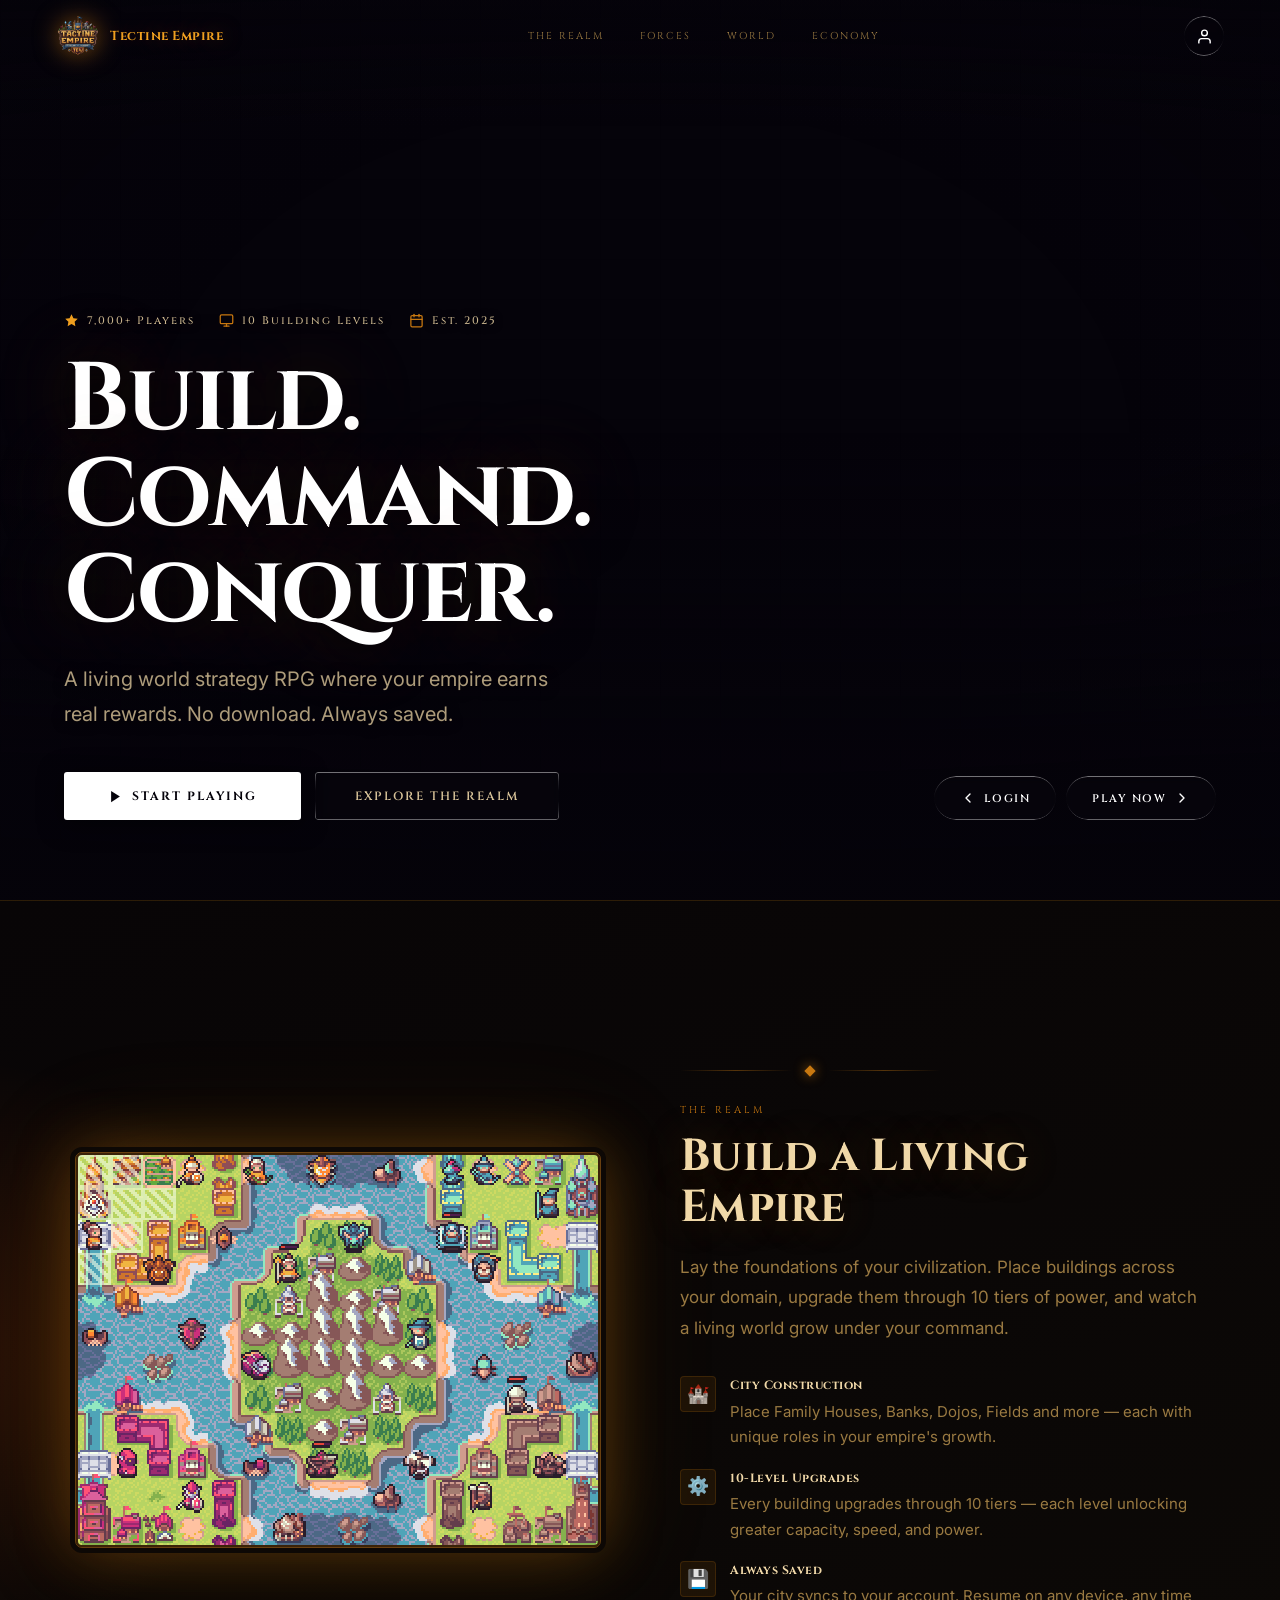
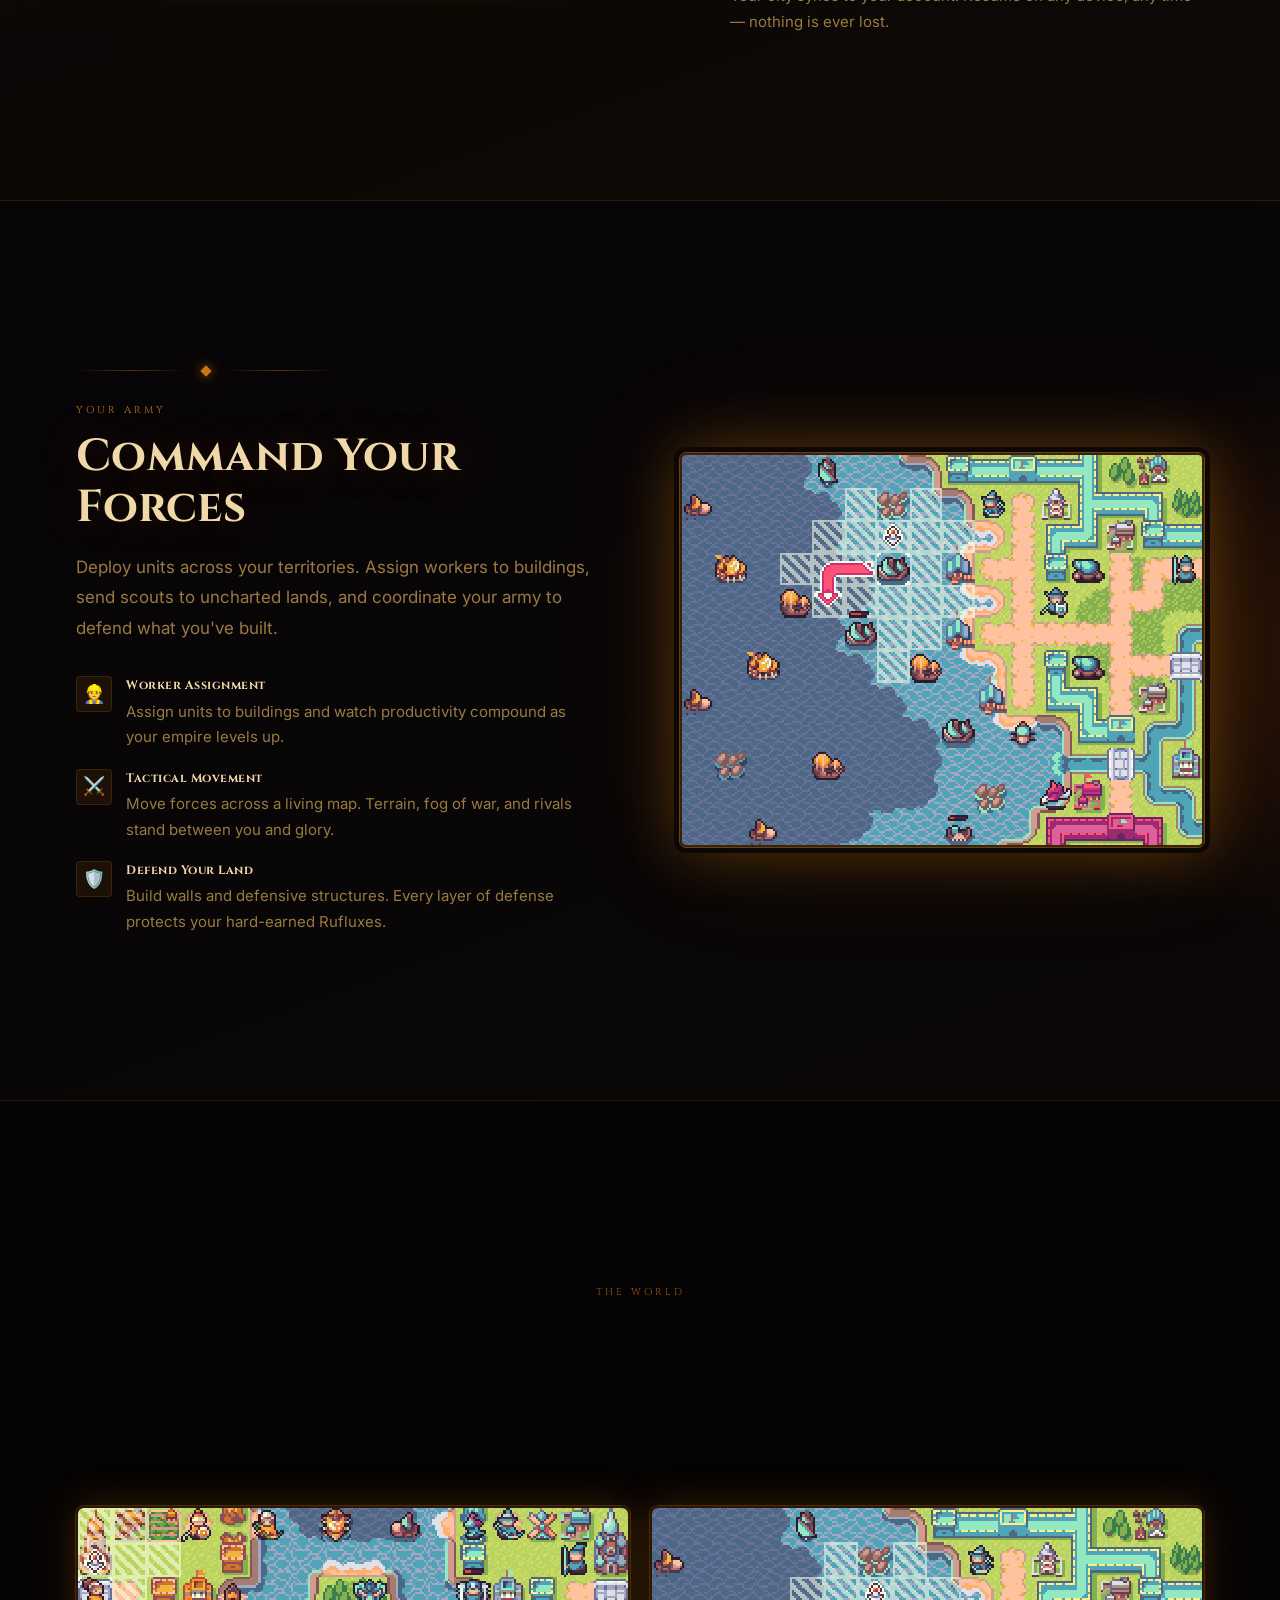
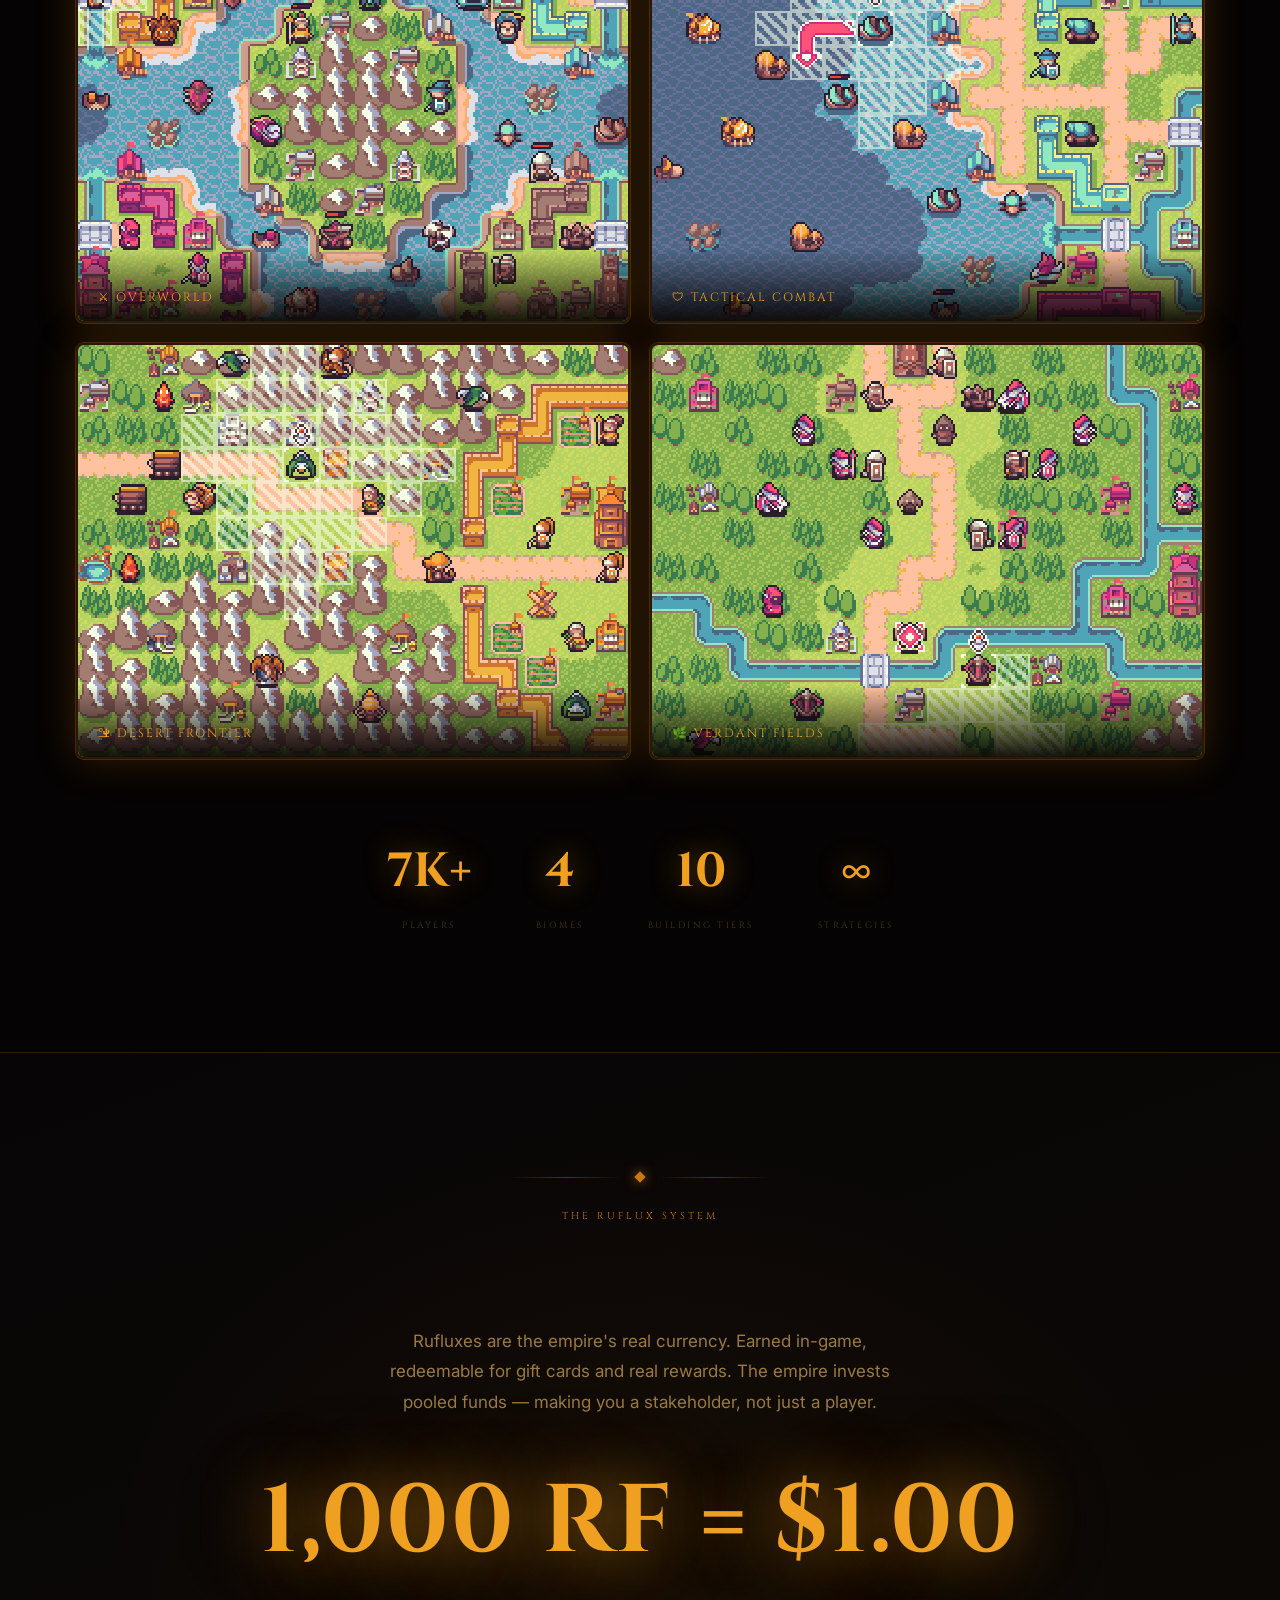
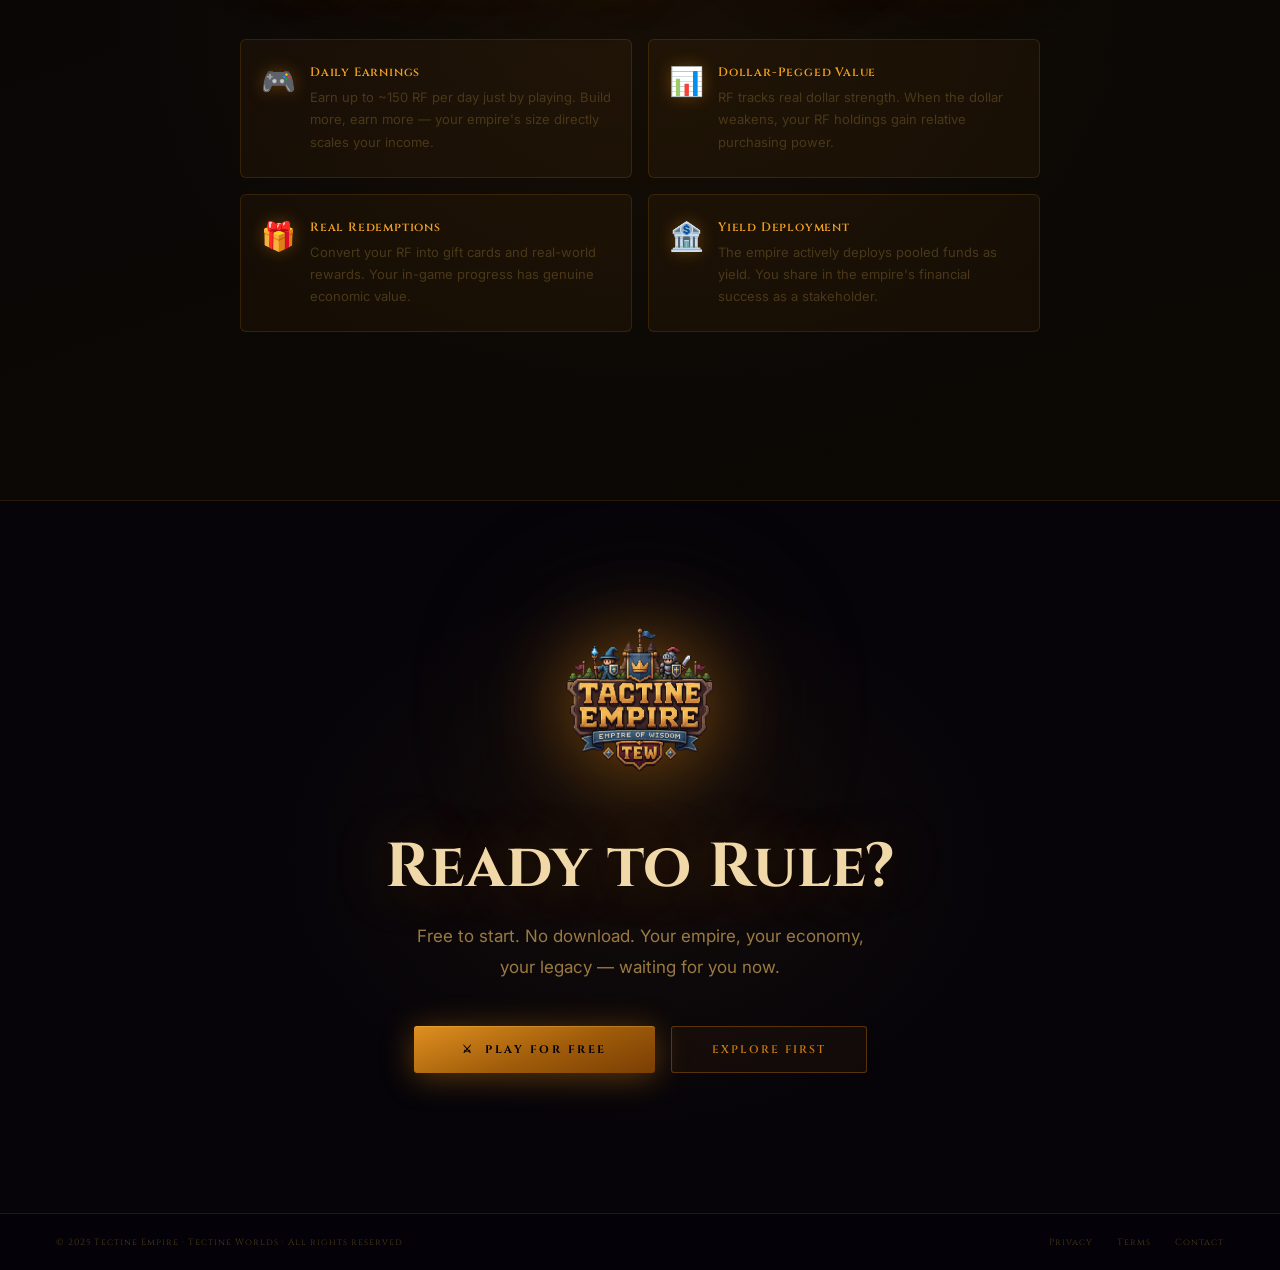
==== commit 1c79e38a: "Added animation to troops and fixed bugs and tutorial" ====
--- a/index.html
+++ b/index.html
@@ -602,13 +602,9 @@
   </div>
 
   <div class="nav-right">
-    <button class="nav-search lg bfu" style="animation-delay:320ms">
-      <svg viewBox="0 0 24 24" width="16" height="16" stroke="#fff" fill="none" stroke-width="2" stroke-linecap="round" stroke-linejoin="round"><circle cx="11" cy="11" r="8"/><path d="m21 21-4.35-4.35"/></svg>
-      Search
-    </button>
-    <button class="nav-user lg bfu" style="animation-delay:380ms">
+    <a href="/auth" class="nav-user lg bfu" style="animation-delay:380ms">
       <svg viewBox="0 0 24 24" width="17" height="17" stroke="#fff" fill="none" stroke-width="2" stroke-linecap="round" stroke-linejoin="round"><path d="M20 21v-2a4 4 0 0 0-4-4H8a4 4 0 0 0-4 4v2"/><circle cx="12" cy="7" r="4"/></svg>
-    </button>
+    </a>
     <button class="nav-ham lg bfu" style="animation-delay:320ms" id="ham" onclick="toggleMob()">
       <svg id="hi" viewBox="0 0 24 24" width="20" height="20" stroke="#fff" fill="none" stroke-width="2" stroke-linecap="round" stroke-linejoin="round"><line x1="3" y1="6" x2="21" y2="6"/><line x1="3" y1="12" x2="21" y2="12"/><line x1="3" y1="18" x2="21" y2="18"/></svg>
       <svg id="xi" viewBox="0 0 24 24" width="20" height="20" stroke="#fff" fill="none" stroke-width="2" stroke-linecap="round" stroke-linejoin="round" style="display:none"><line x1="18" y1="6" x2="6" y2="18"/><line x1="6" y1="6" x2="18" y2="18"/></svg>
